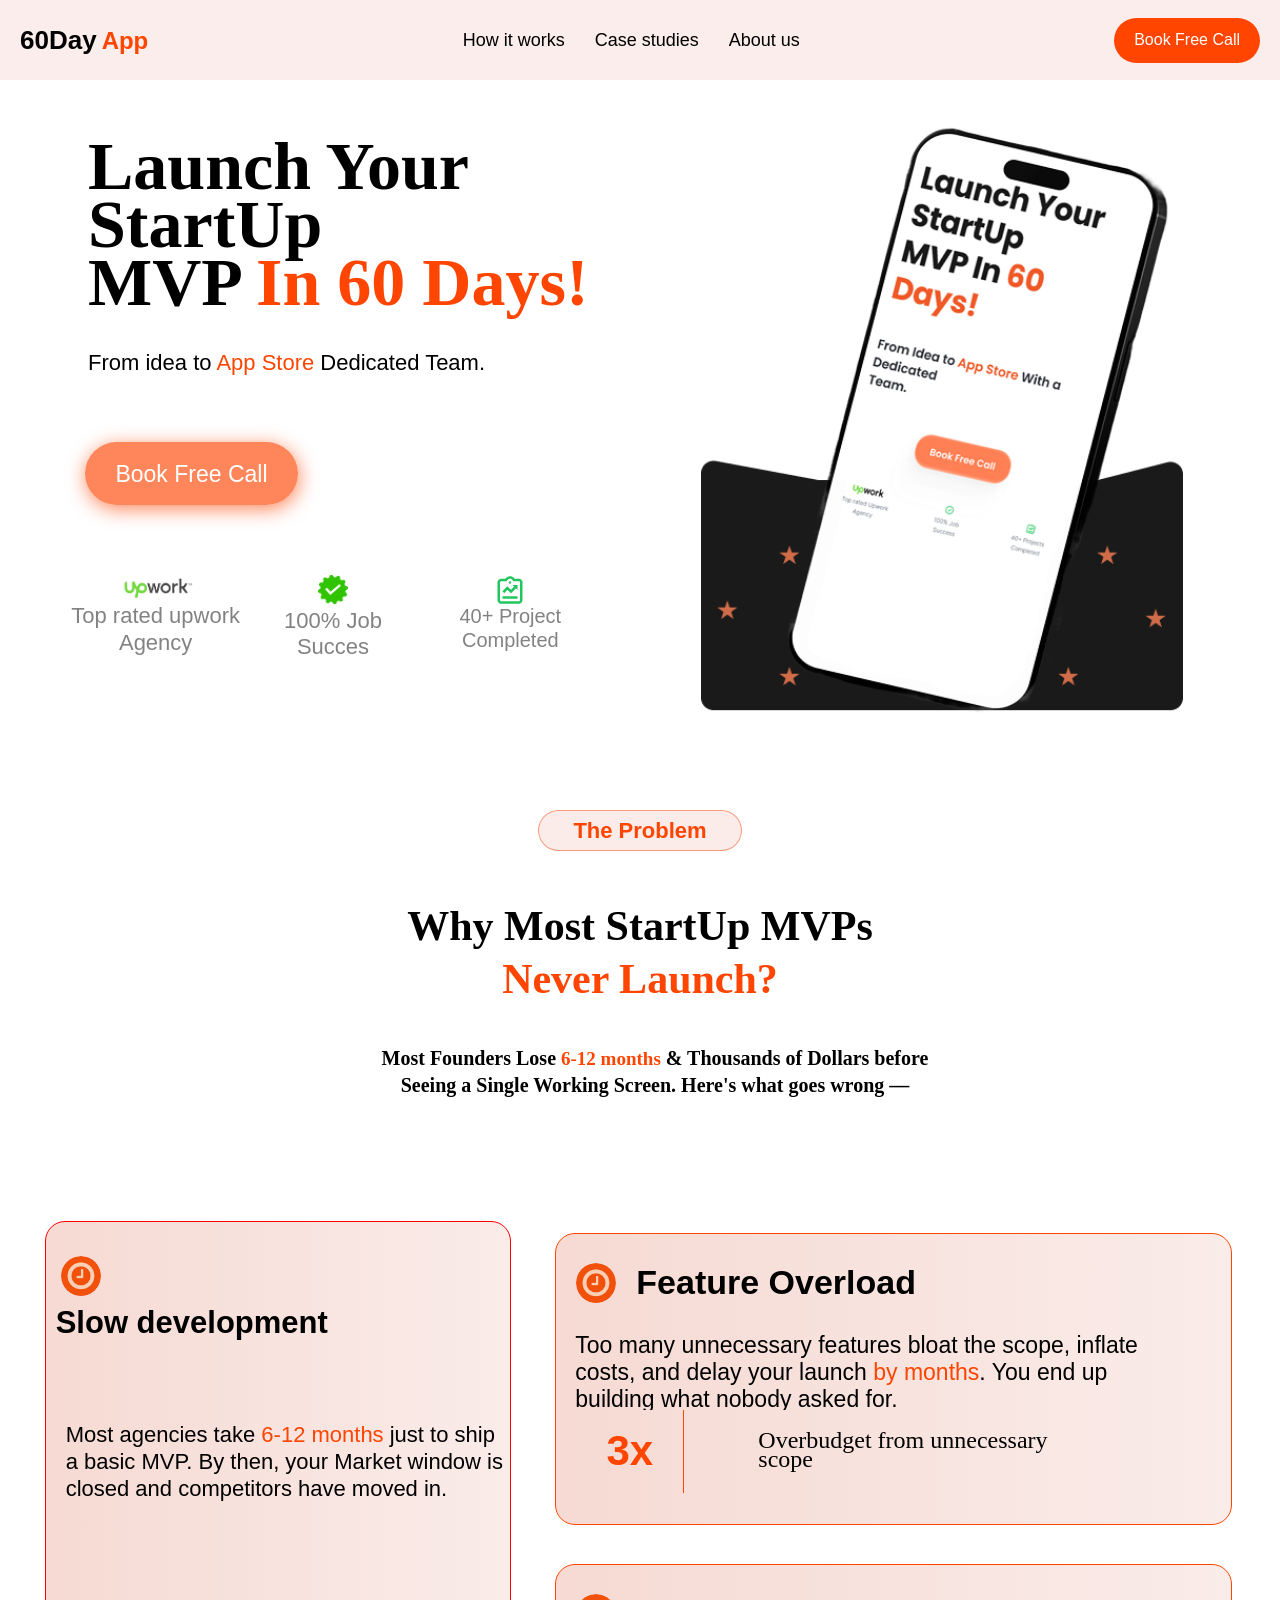
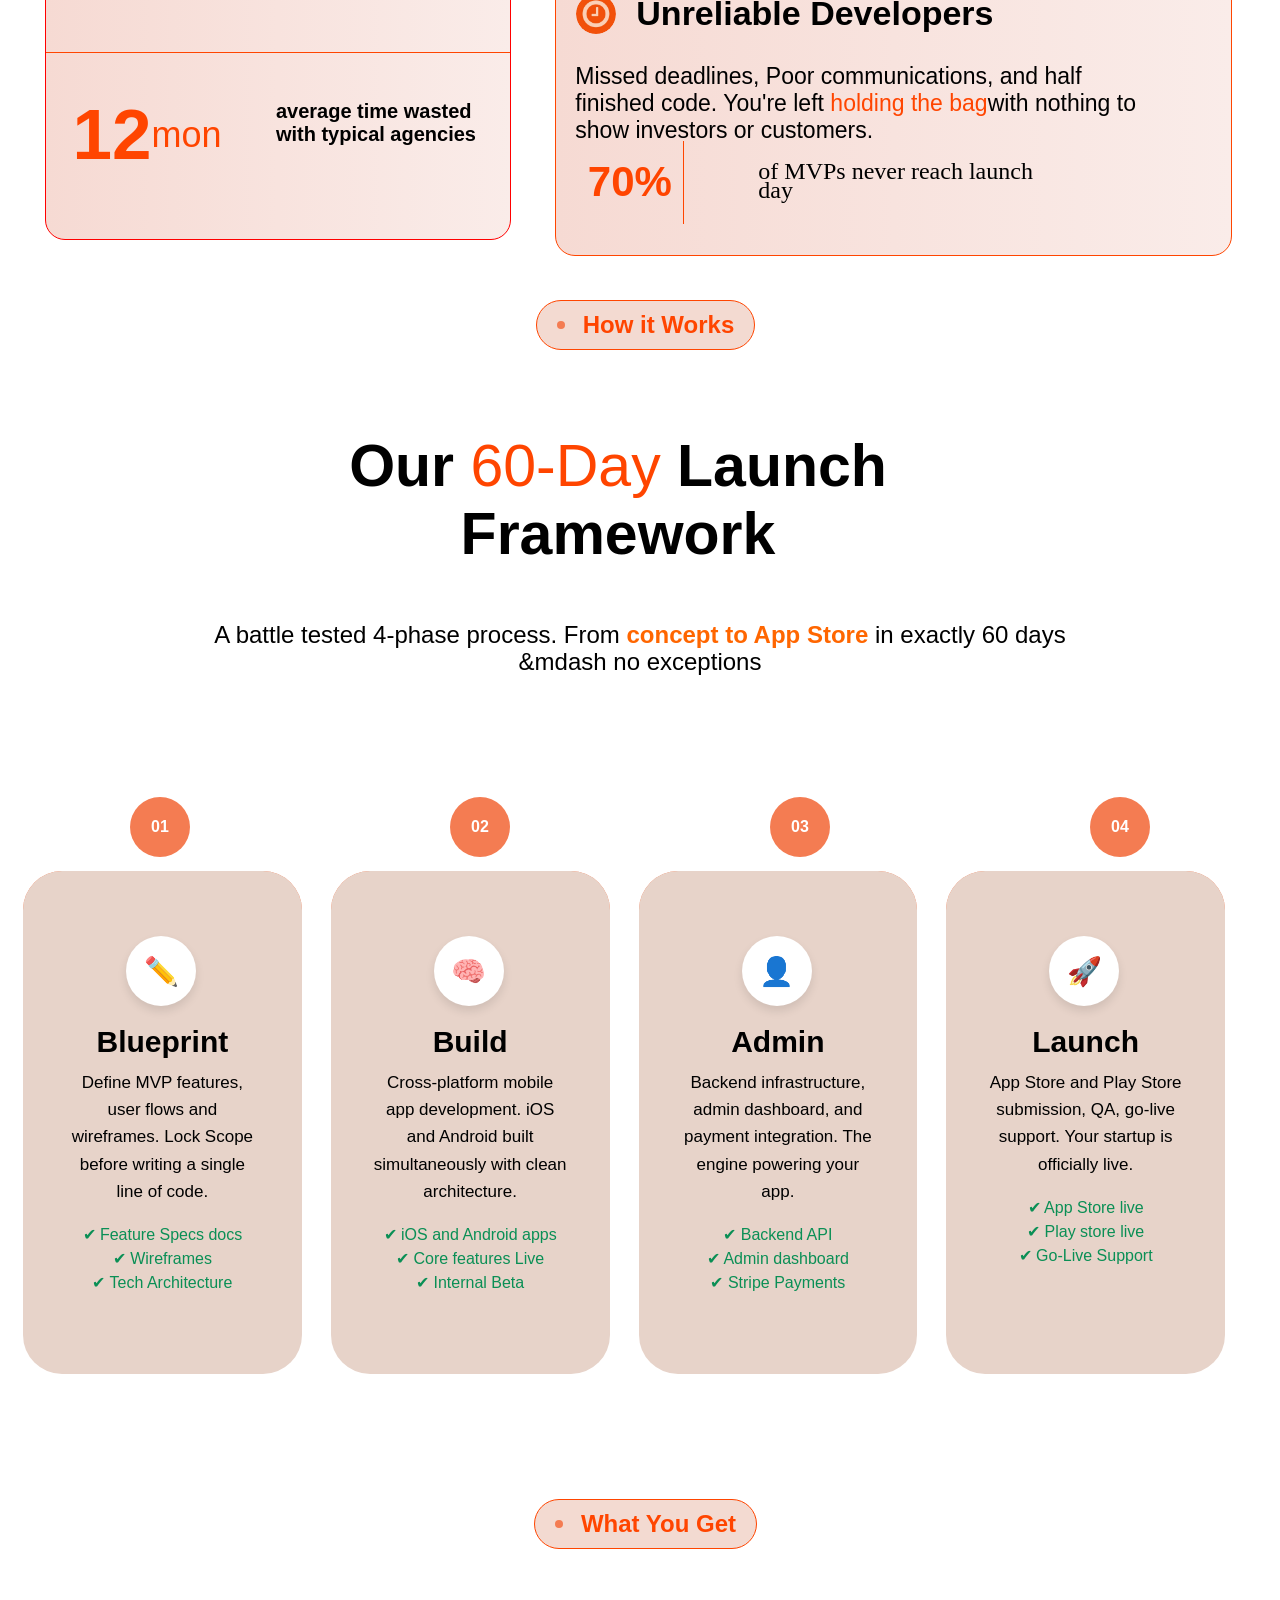
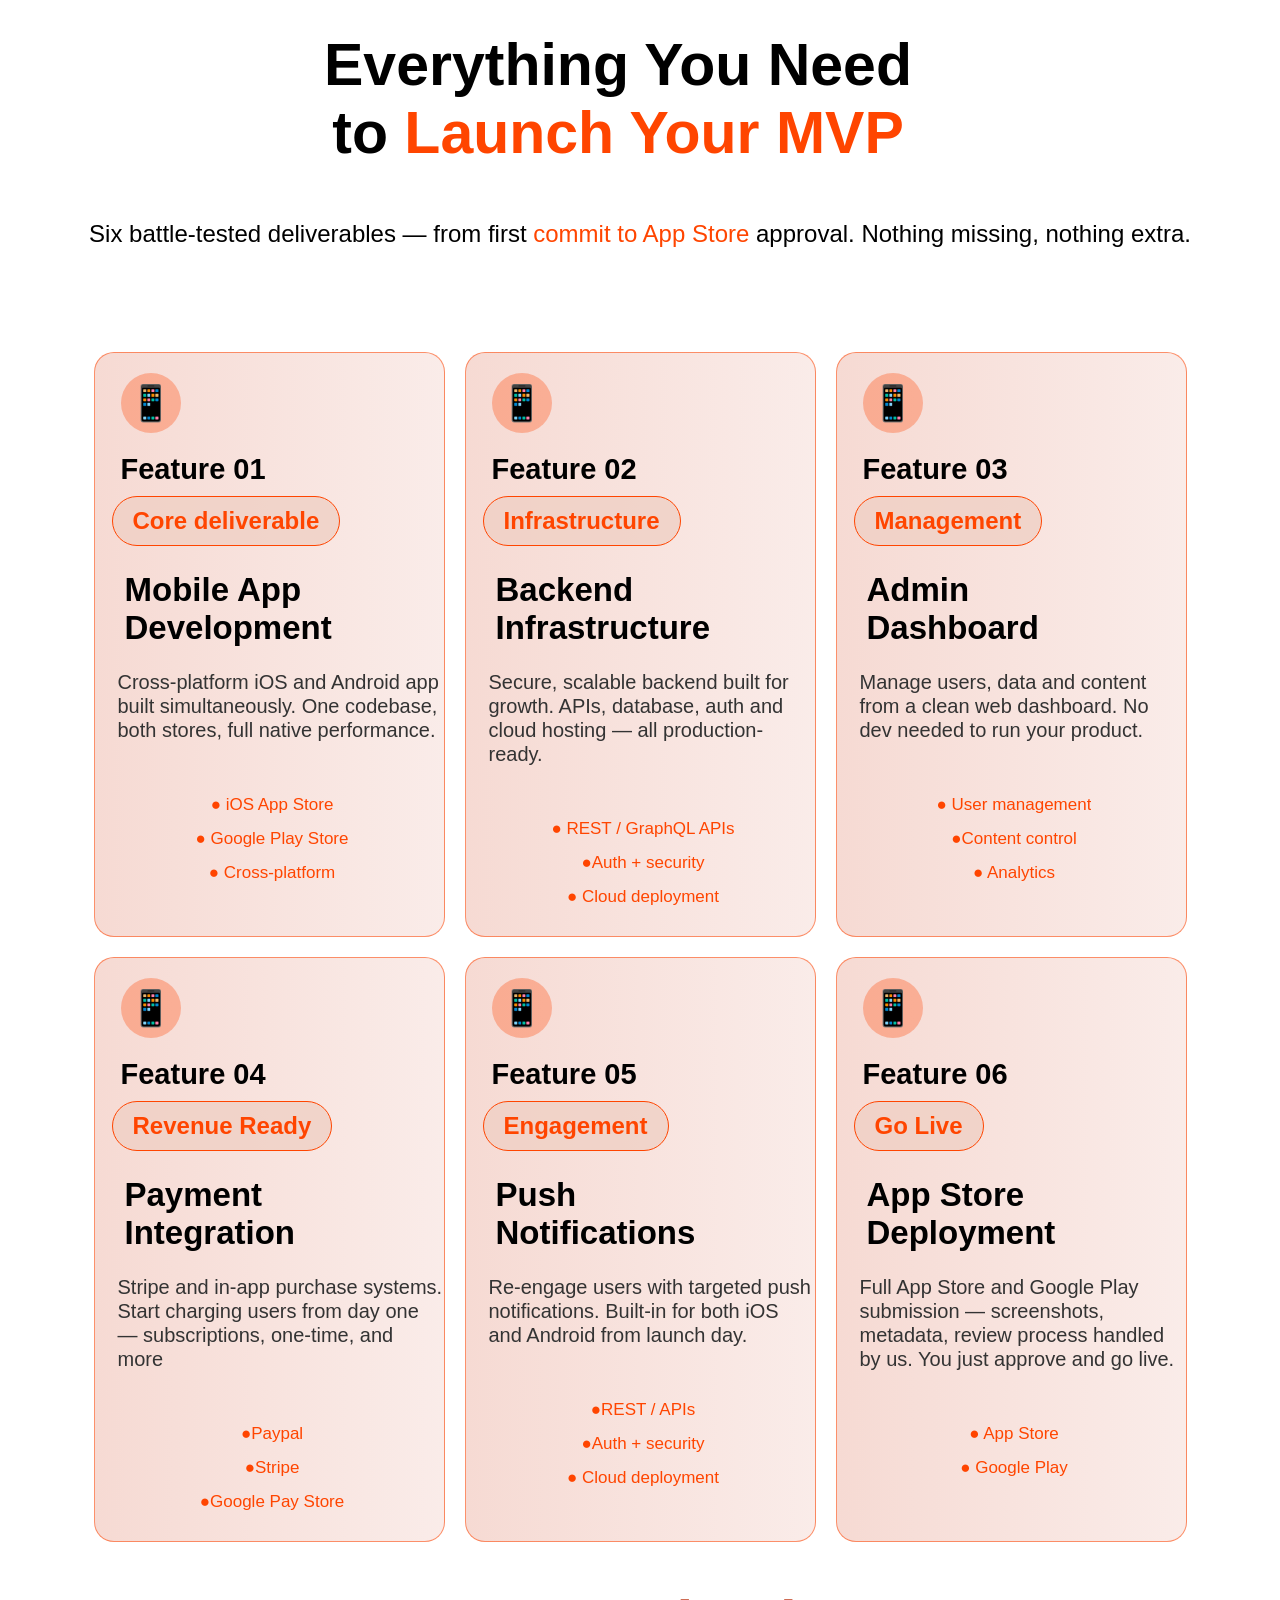
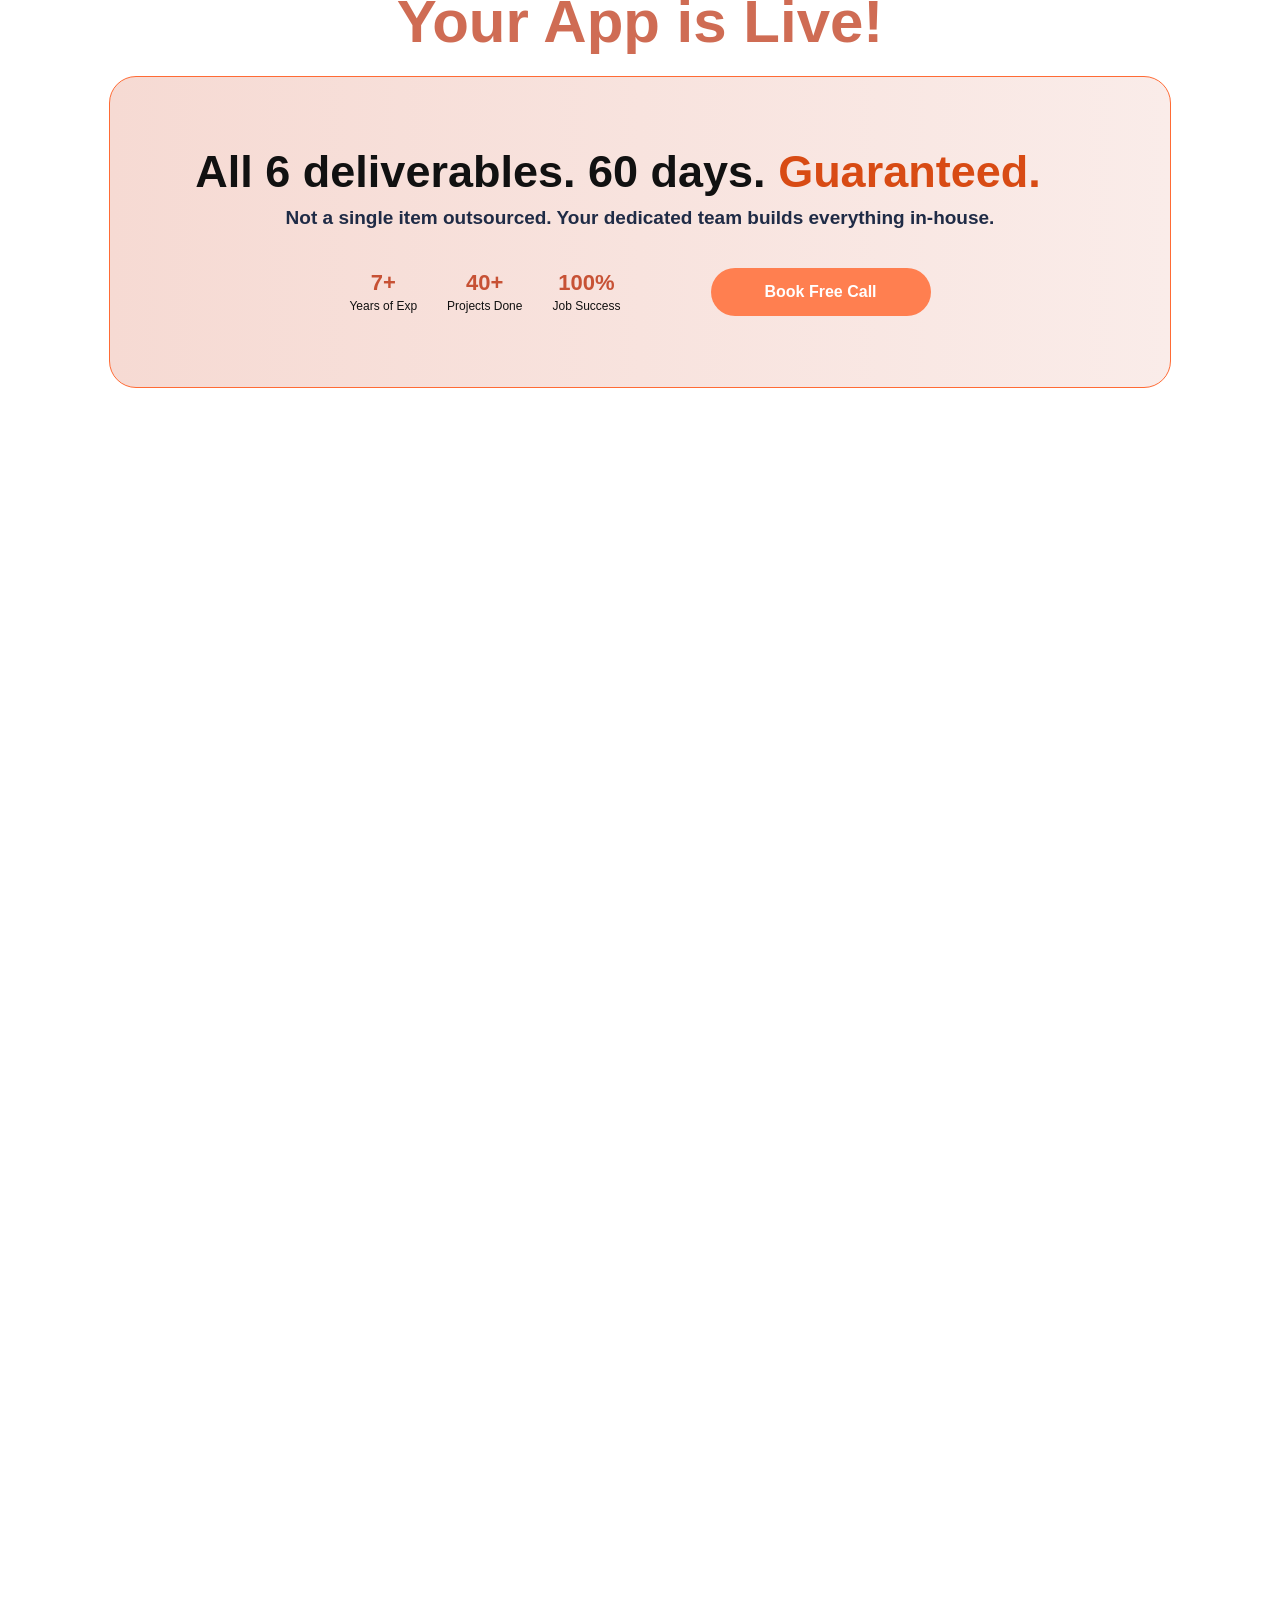
==== index.html @ c6948d4d "Add files via upload" ====
<!DOCTYPE html>
<html lang="en">

<head>
    <meta charset="UTF-8">
    <meta name="viewport" content="width=device-width, initial-scale=1.0">
    <title>60dayaap.com</title>
</head>
<link href='https://fonts.googleapis.com/css?family=Cinzel' rel='stylesheet'>
<link rel="stylesheet" href="style.css">

<body>

    <!-- <div id="top-div">
    <p class="top">Book free call on 9797398157 </p>
     <p class="top">Book free call on 9797398157 </p>
      <p class="top">Book free call on 9797398157 </p>
</div> -->



   <div id="navbar">
    <div class="logo">
        60Day <p class="logo-p">App</p>
    </div>

    <div class="menu-toggle" id="menu-toggle">
        ☰
    </div>

    <div class="midbox" id="nav-menu">
        <div class="menu">
            <a href="#">How it works</a>
            <a href="#">Case studies</a>
            <a href="#">About us</a>
        </div>
    </div>

    <div class="rightbox">
        Book Free Call
    </div>
</div>  
    </div>
    <div id="main-box">
        <div id="section1">
            <div class="sec-chd">
                <p class="sec1">
                    Launch Your StartUp
                    <br>MVP <span>In 60 Days!</span>
                </p>
                <p class="chd2">From idea to <span class="spn2">App Store</span>
                    Dedicated Team.
                </p>
                <div class="sec01btn">
                    Book Free Call
                </div>
                <div id="botm-sec">

                    <div class="botm-box1">
                        <img src="imgs/upwork_img-removebg-preview.png" alt="">
                        <p>
                            Top rated upwork Agency
                        </p>
                    </div>
                    <div class="botm-box2">
                        <img src="imgs/verified.png" alt="">
                        <p>
                            100% Job Succes
                        </p>
                    </div>
                    <div class="botm-box3">
                        <img src="imgs/botm img 3.png" alt="">
                        <p>
                            40+ Project Completed
                        </p>
                    </div>
                </div>
            </div>
            <div id="img">
                <img src="imgs/sec01img.png" alt="">
            </div>
        </div>

        <div id="container2">
            <div class="head">
                <ul>
                    <li>The Problem</li>
                </ul>
            </div>
        </div>

        <div class="head02">
            <p>Why Most StartUp MVPs
                <span>Never Launch?</span>
            </p>
        </div>

        <div class="head3">
            <div class="cont-head3">

                <p>Most Founders Lose <strong>6-12 months</strong> & Thousands of Dollars before Seeing a Single Working
                    Screen. Here's what goes wrong —</p>
            </div>
        </div>




        <div id="container3">

            <div class="div01">
                <div class="icon-1">
                    <img src="imgs/expiry-removebg-preview.png" alt="">
                </div>
                <h1 class="h1-div1">
                    Slow development
                </h1>
                <div class="main-p">
                    <p>
                        Most agencies take <span>6-12 months </span>just to ship a basic MVP. By then, your Market
                        window is closed and competitors have moved in.
                    </p>
                </div>
                <div class="btm-cont">
                    <div class="btm-text">
                        <strong>12</strong>
                        <p>mon</p>
                    </div>
                    <div class="btm0cont2">
                        average time wasted with typical agencies
                    </div>
                </div>
            </div>

            <div class="div2">
                <div class="box1">
                    <div class="icon-head">
                        <div class="icon2">
                            <img src="imgs/expiry-removebg-preview.png" alt="">
                        </div>
                        <div class="hdiv">Feature Overload</div>
                    </div>
                    <div class="pargrf">Too many unnecessary features bloat the scope, inflate costs, and delay your
                        launch <span>by months</span>. You end up building what nobody asked for.</div>

                    <div class="foot-div">
                        <div class="text">3x</div>
                        <div class="text2">Overbudget from unnecessary scope
                        </div>

                    </div>
                </div>


                <div class="box1">
                    <div class="icon-head">
                        <div class="icon2">
                            <img src="imgs/expiry-removebg-preview.png" alt="">
                        </div>
                        <div class="hdiv">Unreliable Developers</div>
                    </div>
                    <div class="pargrf">Missed deadlines, Poor communications, and half finished code. You're left
                        <span> holding the bag</span>with nothing to show investors or customers.
                    </div>



                    <div class="foot-div">
                        <div class="text">70%
                        </div>
                        <div class="text2">of MVPs never reach launch day
                        </div>
                    </div>
                </div>
            </div>
        </div>

        <div class="container4">
            <div class="badge">
                <span class="dot"></span>
                How it Works
            </div>
            <h1>Our <span class="highlight">60-Day </span>Launch Framework</h1>
            <p>A battle tested 4-phase process. From <span class="highlight-text">concept to App Store</span> in exactly
                60 days &mdash no exceptions</p>
        </div>



        <div class="timeline">

            <!-- top line + steps -->
            <div class="timeline-top">
                <div class="step">01</div>
                <div class="step active">02</div>
                <div class="step">03</div>
                <div class="step">04</div>
            </div>

            <!-- cards -->
            <div class="cards">
                <!-- card 1 -->
                <div class="card">
                    <div class="icon">✏️</div>
                    <h2>Blueprint</h2>
                    <p>
                        Define MVP features, user flows and wireframes.
                        Lock Scope before writing a single line of code.
                    </p>
                    <div class="list">
                        <span>✔ Feature Specs docs</span>
                        <span>✔ Wireframes</span>
                        <span>✔ Tech Architecture</span>
                    </div>
                </div>

                <!-- card 2 -->
                <div class="card">
                    <div class="icon">🧠</div>
                    <h2>Build</h2>
                    <p>
                        Cross-platform mobile app development. iOS and Android
                        built simultaneously with clean architecture.
                    </p>
                    <div class="list">
                        <span>✔ iOS and Android apps</span>
                        <span>✔ Core features Live</span>
                        <span>✔ Internal Beta</span>
                    </div>
                </div>

                <!-- card 3 -->
                <div class="card">
                    <div class="icon">👤</div>
                    <h2>Admin</h2>
                    <p>
                        Backend infrastructure, admin dashboard, and payment integration.
                        The engine powering your app.
                    </p>
                    <div class="list">
                        <span>✔ Backend API</span>
                        <span>✔ Admin dashboard</span>
                        <span>✔ Stripe Payments</span>
                    </div>
                </div>

                <!-- card 4 -->
                <div class="card">
                    <div class="icon">🚀</div>
                    <h2>Launch</h2>
                    <p>
                        App Store and Play Store submission, QA, go-live support.
                        Your startup is officially live.
                    </p>
                    <div class="list">
                        <span>✔ App Store live</span>
                        <span>✔ Play store live</span>
                        <span>✔ Go-Live Support</span>
                    </div>
                </div>

            </div>
        </div>




        <section class="hero">
            <div class="badge">
                <span class="dot"></span>
                What You Get
            </div>

            <h1>
                Everything You Need <br>
                to <span>Launch Your MVP</span>
            </h1>

            <p>
                Six battle-tested deliverables — from first
                <span class="highlight">commit to App Store</span>
                approval. Nothing missing, nothing extra.
            </p>

        </section>



        <div id="section5">
            <div class="sec5-cards">
                <div class="mob-icon">
                    📱
                </div>

                <h3 class="feature-title">Feature 01</h3>

                <div class="badge">Core deliverable</div>

                <h1 class="main-heading">
                    Mobile App <br> Development
                </h1>

                <p class="p3">
                    Cross-platform iOS and Android app built simultaneously.
                    One codebase, both stores, full native performance.
                </p>

                <div class="tags-hero">
                    <span>● iOS App Store</span>
                    <span>● Google Play Store</span>
                    <span>● Cross-platform</span>
                </div>
            </div>
            <div class="sec5-cards">
                <div class="mob-icon">
                    📱
                </div>

                <h3 class="feature-title">Feature 02</h3>

                <div class="badge">Infrastructure</div>

                <h1 class="main-heading">
                    Backend Infrastructure

                </h1>

                <p class="p3">
                    Secure, scalable backend built for growth. APIs, database, auth and cloud hosting — all
                    production-ready.
                </p>

                <div class="tags-hero">
                    <span>● REST / GraphQL APIs</span>
                    <span>●Auth + security</span>
                    <span>● Cloud deployment</span>
                </div>

            </div>
            <div class="sec5-cards">
                <div class="mob-icon">
                    📱
                </div>

                <h3 class="feature-title">Feature 03</h3>

                <div class="badge">Management</div>

                <h1 class="main-heading">
                    Admin Dashboard
                </h1>

                <p class="p3">
                    Manage users, data and content from a clean web dashboard. No dev needed to run your product.
                </p>

                <div class="tags-hero">
                    <span>● User management</span>
                    <span>●Content control</span>
                    <span>● Analytics</span>
                </div>
            </div>
            <div class="sec5-cards">
                <div class="mob-icon">
                    📱
                </div>

                <h3 class="feature-title">Feature 04</h3>

                <div class="badge">Revenue Ready</div>

                <h1 class="main-heading">
                    Payment Integration
                </h1>

                <p class="p3">
                    Stripe and in-app purchase systems. Start charging users from day one — subscriptions, one-time, and
                    more
                </p>

                <div class="tags-hero">
                    <span>●Paypal</span>
                    <span>●Stripe</span>
                    <span>●Google Pay Store</span>
                </div>
            </div>
            <div class="sec5-cards">
                <div class="mob-icon">
                    📱
                </div>

                <h3 class="feature-title">Feature 05</h3>

                <div class="badge">Engagement</div>

                <h1 class="main-heading">
                    Push Notifications

                </h1>

                <p class="p3">
                    Re-engage users with targeted push notifications. Built-in for both iOS and Android from launch day.
                </p>

                <div class="tags-hero">
                    <span>●REST / APIs</span>
                    <span>●Auth + security</span>
                    <span>● Cloud deployment</span>
                </div>
            </div>
            <div class="sec5-cards">
                <div class="mob-icon">
                    📱
                </div>

                <h3 class="feature-title">Feature 06</h3>

                <div class="badge">Go Live</div>

                <h1 class="main-heading">
                    App Store Deployment
                </h1>

                <p class="p3">
                    Full App Store and Google Play submission — screenshots, metadata, review process handled by us. You
                    just approve and go live.
                </p>

                <div class="tags-hero">
                    <span>● App Store</span>
                    <span>● Google Play</span>
                </div>
            </div>

        </div>

        <div class="" id="sec-6">
            <h2 class="sec-6-h2">Your App is Live!</h2>
        </div>
        <section class="guarantee-section">

            <h1>
                All 6 deliverables. 60 days.
                <span>Guaranteed.</span>
            </h1>

            <p>
                Not a single item outsourced. Your dedicated team builds everything in-house.
            </p>

            <div class="bottom-content">

                <div class="stats">
                    <div class="stat-box">
                        <h2>7+</h2>
                        <span>Years of Exp</span>
                    </div>

                    <div class="stat-box">
                        <h2>40+</h2>
                        <span>Projects Done</span>
                    </div>

                    <div class="stat-box">
                        <h2>100%</h2>
                        <span>Job Success</span>
                    </div>
                </div>
                <button>Book Free Call</button>

            </div>
        </section>

    </div>
    </div>


    <script src="java.js"></script>
</body>

</html>
---- style.css ----
* {
    padding: 0px;
    margin: 0px;
    overflow-x: hidden;
}

/* #top-div{
    border: 1px solid blue;
    height: 60px;
    background-color: rgba(0, 0, 0, 0.758);
    color: white;
    display: flex;
    align-items: center;
    justify-content: space-between;
   
}

@keyframes moveLeft {
    0% {
        transform: translateX(100vw);
    }
    100% {
        transform: translateX(-100%);
    }
}
.top{
     animation: moveLeft 10s linear infinite;
    font-size: 15px;
} */
#navbar {
    padding: 0 20px;
    height: 80px;
    background-color: #f9e5e1aa;
    display: flex;
    align-items: center;
    justify-content: space-between;
}

/* LOGO */
.logo {
    display: flex;
    align-items: center;
    font-size: 26px;
    font-weight: bold;
}

.logo-p {
    color: orangered;
    margin-left: 5px;
}

/* MENU */
.midbox {
    display: flex;
}

.menu {
    display: flex;
    gap: 30px;
}

.menu a {
    text-decoration: none;
    color: black;
    font-size: 18px;
}

.menu a:hover {
    color: orangered;
}

/* BUTTON */
.rightbox {
    height: 45px;
    padding: 0 20px;
    border-radius: 50px;
    display: flex;
    align-items: center;
    font-size: 16px;
    color: white;
    background-color: orangered;
    cursor: pointer;
}

/* HAMBURGER */
.menu-toggle {
    display: none;
    font-size: 28px;
    cursor: pointer;
}

/* 🔥 MOBILE VIEW */
@media (max-width: 768px) {

    .menu-toggle {
        display: block;
    }

    .midbox {
        position: absolute;
        top: 80px;
        left: 0;
        width: 100%;
        background-color: #f9e5e1;
        display: none;
        flex-direction: column;
        padding: 20px 0;
    }

    .menu {
        flex-direction: column;
        align-items: center;
        gap: 20px;
    }

    .rightbox {
        display: none; /* optional */
    }

    .midbox.active {
        display: flex;
    }
}
    


#main-box {
    /* border: 3px solid blueviolet; */
       /* background: linear-gradient(gray, rgb(34, 24, 24)); */
              background: linear-gradient( #f9e5e1aa);

    height: 17000px;
}



#section1 {
    /* border: 2px solid blue; */
    padding-right: 40px;
    margin: 57px;
    height: 660px;
    margin-top: 13px;
    border-radius: 40px;
    background-color: white;
    display: flex;
    line-height: 60px;
    display: flex;
    /* justify-content: space-evenly; */
}
.sec1 {
      /* border: 2px solid red; */
    width: 560px;
    margin-top: 44px;
    font-size: 68px;
    color: black;
    font-family: Cambria, Cochin, Georgia, Times, 'Times New Roman', serif;
    padding-left: 31px;
    font-weight: bold;
    line-height: 58px;
    height: 190px;

}
span {
    color: orangered;
}
.chd2 {
    /* border: 2px solid red; */
    width: 425px;
    color: black;
    font-size: 22px;
    line-height: 27px;
    overflow: hidden;
    padding-left: 31px;
    font-family: 'Lucida Sans', 'Lucida Sans Regular', 'Lucida Grande', 'Lucida Sans Unicode', Geneva, Verdana, sans-serif;
    margin-top: 22px;
}
#img {
    /* border: 2px solid red; */
    display: flex;
    align-items: center;
    justify-content: center;
    margin-left: 60px;


}
#img img {

    width: 487px;
    height: 622px;
}
.sec01btn {
    height: 63px;
    width: 213px;
    border-radius: 50px;
    display: flex;
    align-items: center;
    justify-content: center;
    font-size: 23px;
    font-family: 'Franklin Gothic Medium', 'Arial Narrow', Arial, sans-serif;
    color: white;
    box-shadow: 1px 4px 19px rgba(255, 68, 0, 0.646);
    background-color: rgba(255, 68, 0, 0.646);
    margin-left: 28px;
    margin-top: 66px;
    overflow: hidden;

}
.sec01btn:hover {
    cursor: pointer;
    background-color: rgba(255, 68, 0, 0.861);
    transition: 0.6s;
}
#botm-sec {
    /* border: 2px solid red; */
    height: 164px;
    margin-top: 50px;
    display: flex;
    justify-content: space-around;
    align-items: center;
    width: 552px;

}
.botm-box1 {
    /* border: 2px solid plum;   */
    height: 160px;
    width: 170px;
    overflow: hidden;
    text-align: center;

}

.botm-box1 img {
    width: 110px;
    height: auto;

}
.botm-box1 p {
    color: rgba(0, 0, 0, 0.489);
    margin-top: -47px;
    font-size: 22px;
    line-height: 27px;
    font-family: 'Gill Sans', 'Gill Sans MT', Calibri, 'Trebuchet MS', sans-serif;
}

.botm-box2 {
    /* border: 2px solid plum;   */
    height: 160px;
    width: 130px;
    text-align: center;
    overflow: hidden;


}

.botm-box2 img {
    width: 30px;
    height: auto;
    margin-top: 18px;

}

.botm-box2 p {
    color: rgba(0, 0, 0, 0.489);
    margin-top: -21px;
    font-size: 22px;
    line-height: 26px;
    font-family: 'Gill Sans', 'Gill Sans MT', Calibri, 'Trebuchet MS', sans-serif;
}

.botm-box3 {
    /* border: 2px solid plum;   */
    height: 160px;
    width: 170px;
    overflow: hidden;
    text-align: center;


}
.botm-box3 img {
    width: 30px;
    height: auto;
    margin-top: 18px;

}
.botm-box3 p {
    color: rgba(0, 0, 0, 0.489);
    margin-top: -26px;
    font-size: 20px;
    line-height: 24px;
    font-family: 'Gill Sans', 'Gill Sans MT', Calibri, 'Trebuchet MS', sans-serif;
}

 #container2 {
    /* border: 2px solid green; */
    height: 90px;
    width: 100%;
    display: flex;
    justify-content: center;


}

.head {
    border: 1px solid rgba(255, 68, 0, 0.479);
    height: 39px;
    display: flex;
    align-items: center;
    justify-content: center;
    width: 202px;
    color: rgba(255, 68, 0, 0.372);
    border-radius: 50px;
    font-weight: bold;
    background-color: #f4cac35f;
}

.head ul {

    color: orangered;
    font-size: 22px;

}





.head02 {
    /* border: 2px solid red; */
    height: 145px;
    display: flex;
    justify-content: center;
    font-weight: bold;


}

.head02 p {
   color: black;
    /* border: 2px solid green; */
    height: 111px;
    width: 548px;
    padding-top: -4px;
    text-align: center;
    line-height: 53px;
    font-size: 42px;
    font-family: Cambria, Cochin, Georgia, Times, 'Times New Roman', serif;
}


.head3 {
    /* border: 2px solid rgb(0, 72, 255); */
    height: 130px;
    display: flex;
    justify-content: center;
    font-size: 30px;
    font-weight: bold;
    margin-top: 0px;




}

.cont-head3 {
    /* border: 2px solid rgb(0, 60, 255); */
      width: 603px;
    padding-left: 30px;
    margin-top: 0px;
    display: flex;
    text-align: center;

}

.cont-head3 p {
    color: black;
    font-family: 'Times New Roman', Times, serif;
      font-size: 20px;

}

.cont-head3 p strong {
    color: orangered;
    font-family: 'Times New Roman', Times, serif;
   font-size: 19px;
}

#container3 {
      /* border: 2px solid blueviolet; */
    height: 680px;
    margin-top: 15px;
    display: flex;
    align-items: center;
    justify-content: space-evenly;
}




.icon-1 {
    /* border: 2px solid fuchsia; */
     height: 40px;
    width: 40px;
    margin-top: 29px;
    margin-left: 17px;
    margin-left: 15px;
    border-radius: 50px;
    overflow: hidden;
}

.icon-1 img {
    width: 40px;
    height: 40px;
    border-radius: 50px;
    box-shadow: 2px 2px 40px #ff44003f;
}

.h1-div1 {
       /* border: 2px solid green; */
    font-family: sans-serif;
    padding-left: 3px;
    padding-top: 4px;
    font-size: 31px;
    font-weight: bold;
    margin-top: 5px;

}


.main-p {
    /* border: 2px solid rgb(219, 25, 25); */

    height: 142px;
    display: flex;
    text-align: left;
    /* margin-top:; */

}

.main-p p {
       color: black;
    font-size: 22px;
    padding-top: 27px;
    padding-left: 20px;


}

.btm-cont {
      border-top: 1px solid orangered;
    width: 464px;
    height: 154px;
    display: flex;
    align-items: center;
    justify-content: space-around;
    margin-top: 116px;
}

.btm-text {
    /* border: 2px solid orangered; */
    margin-top: 10px;

}

.btm-text {
    color: orangered;
    display: flex;
    height: 100px;
    width: 150px;
    align-items: center;


}

.btm-text p{
      font-size: 36px;
    OVERFLOW: hidden
}

.btm-text strong {
    color: orangered;
    font-size: 71px;

}


.btm0cont2 {
       /* border: 2px solid greenyellow; */
    width: 207px;
    height: 60px;
    font-size: 20px;
    padding-left: 0px;
    font-weight: bold;
  
}





.div01 {
     border: 1px solid red;
       height: 612px;
    width: 464px;
    border-radius: 20px;
    /* background: linear-gradient(270deg, #d7bdb79e, #f6d0c8, #dca39aaa); */
    background: linear-gradient(to left, #FAECE9, #F6DAD3);
    transition: 0.6s ease, 0.7s ease;
    overflow: hidden;
    padding-top: 5px;
}
.div01:hover {
    transform: scale(1.0) translateY(-6px);
}

.div2 {
    /* border: 2px solid black; */
         height: 673px;
    width: 680px;
    position: relative;

}

.box1{
    border: 1px solid orangered;
     width: 675px;
    height: 290px;
      margin-top: 39px;
        border-radius: 20px;
  background: linear-gradient(to left, #FAECE9, #F6DAD3);
    transition: transform 0.6s ease, 0.6s ease;
}
.box1:hover {
    transform: scale(1.0) translateY(-6px);
}


.icon-head{
    /* border: 2px solid green; */
    height: 58px;
     overflow: hidden;
     display: flex;
     margin-top: 20px;
   
}

.icon2 {
    /* border: 2px solid purple; */
     height: 40px;
     width: 40px;
    margin-top: 9px;
    margin-left: 20px;
    border-radius: 50px;
overflow: hidden;
}

.icon2 img{
      width: 40px;
       height: 40px;
        border-radius: 50px;
    box-shadow: 2px 2px 40px #ff44003f;
}

.hdiv{
       /* border: 2px solid black; */
    /* width: 340px; */
    height: 45px;
    display: flex;
    align-items: center;
    margin-left: 20px;
    margin-top: 6px;
    font-size: 34px;
    font-weight: bold;
    
}


.pargrf{
     /* border: 2px solid yellowgreen; */
    margin-top: 20px;
    height: 78px;
    padding-left: 19px;
    font-size: 23px;
    width: 571px;
}

.foot-div{
    /* border: 2px solid rgb(30, 0, 255); */
    height: 87px;
    display: flex;

    
}


.text{
     border-right: 1px solid orangered;
display: flex;
align-items: center;
justify-content: center;
width: 107px;
    height: 83px;
    font-size: 42px;
    color: orangered;
    font-weight: bold;
    margin-left: 20px;
    font-family: 'Franklin Gothic Medium', 'Arial Narrow', Arial, sans-serif;
}


.text2{
    /* border: 2px solid orangered; */
display: flex;
align-items: center;
justify-content: center;
width: 294px;
    height: 81px;
    font-size: 24px;
    margin-left: 74px;
    line-height: 19px;
    font-family: 'Times New Roman', Times, serif;

}





.container4 {
   
    text-align: center;
    max-width: 900px;
    padding: 20px;

 margin: 0 auto;
}

.badge {
    display: inline-flex;
    align-items: center;
    background-color:rgba(240, 208, 197, 0.779);
    color: #ff6600;
    padding: 8px 16px;
    border-radius: 50px;
    font-weight: bold;
    margin-bottom: 20px;
    font-size: 24px;
}

.dot {
    height: 8px;
    width: 8px;
    background-color: #ff6600;
    border-radius: 50%;
    margin-right: 8px;
}

h1 {
       font-size: 59px;
    margin: 66px 58px 53px 7px;
    line-height: -1.9;
    font-family: Arial, Helvetica, sans-serif;
    font-weight: bold;
    padding-left: 7px;
}
p{
       font-size: 24px;
    line-height: 27px;
}

.highlight {
    color: #ff6600;
}



.highlight-text {
    color: #ff6600;
    font-weight: bold;
}









.timeline-top {
    /* border: 2px solid darkgreen; */
    position: relative;
    display: flex;
    justify-content: space-around;
    margin-bottom: 14px;
    margin-top: 102px;
}


.timeline-top::before {
       content: "";
    position: absolute;
    top: 34px;
    left: 0;
    height: 4px;
    background: #f47c52;
    z-index: 0;
}


.timeline-top::after {
     content: "";
    position: absolute;
    top: 34px;
    left: 0;
    height: 4px;
    background: #f47c52;
    z-index: 0;
    
}


.step {
   width: 60px;
    height: 60px;
    border-radius: 50%;
    background: #f47c52;
    display: flex;
    align-items: center;
    justify-content: center;
    font-weight: bold;
    position: relative;
    z-index: 2;
   
    color:white;
}


.step.active {
    background: #f47c52;
    color: white;
    border: none;
}




.cards {
   
       display: flex;
    justify-content: space-between;
    gap: 29px;
    width: 1202px;
    height: 538px;
    margin-left: 23px;
 
}

/* card */
.card {
background: #e7d3c9;
    width: 26%;
    border-radius: 39px;
    padding: 46px 43px;
    text-align: center;
    position: relative;
    height: 411px;
    overflow-y: hidden;

}


.card::before {
    content: "";
    position: absolute;
    top: -40px;
    left: 0;
    width: 100%;
    height: 80px;
    background: #f47c52;
    border-radius: 40px 40px 0 0;
    z-index: -1;
}

.icon {
    width: 70px;
    height: 70px;
    background: white;
    border-radius: 50%;
    display: flex;
    justify-content: center;
    align-items: center;
    margin: 19px 60px;
    font-size: 28px;
    color: #f47c52;
    box-shadow: 0 5px 10px rgba(0,0,0,0.1);
}


.card h2 {
    font-size: 30px;
    margin-bottom: 10px;
}

.card p {
    font-size: 17px;
    line-height: 1.6;
}


.list {
    margin-top: 15px;
}

.list span {
    display: block;
    margin: 5px 0;
    color: #0a8f55;
}


@media (max-width: 1000px) {
    .cards {
        flex-direction: column;
        align-items: center;
    }

    .card {
        width: 80%;
    }
}



.mob-icon{
    width: 60px;
    /* border: 2px solid green; */
    height: 60px;
    font-size:35px ;
    border-radius: 50px;
    display: flex;
    align-items: center;
    justify-content: center;
    margin: 20px;
    background-color: rgba(255, 68, 0, 0.313);
}



.feature-title{
    padding-left: 20px;
    font-size: 29px;
    font-family: Arial, Helvetica, sans-serif;
}
.hero {
    text-align: center;
    padding: 80px 20px;
}

/* badge */
.badge {
       margin-top: 10px;
    margin-left: 11px;
    display: inline-flex;
    align-items: center;
    gap: 10px;
    border: 1px solid orangered;
    color: orangered;
    padding: 10px 20px;
    border-radius: 30px;
    font-weight: 600;
    margin-bottom: 16px;
}

.dot {
    width: 8px;
    height: 8px;
    background: #f47c52;
    border-radius: 50%;
}
.main-heading{
    font-size: 33px;
    margin-top: 4px;
    margin: 9px 40px 21px 17px;
        font-family: Arial, Helvetica, sans-serif;
}

.p3{
  
       color: #333;
    margin: 0;
    padding-left: 17px;
    font-size: 20px;
    line-height: 24px;
padding-top: 2px;
margin-top: 2px;
}
.tags-hero {
       font-size: 17px;
    margin: 29px;
    display: flex;
    height: 173px;
    flex-direction: column;
    align-items: center;
    justify-self: center;
    gap: 14px;
    margin-top: 53px;                                                               
}

.highlight {
    color:orangered;
    font-weight: 500;
}


@media (max-width: 768px) {
    .hero h1 {
        font-size: 38px;
    }

    .hero p {
        font-size: 16px;
    }
}



#section5 {
    /* border: 2px solid green; */
    min-height: 1100px;
    display: flex;
    flex-wrap: wrap;         
    justify-content: center;  
    gap: 20px;
    padding: 25px;
}

.sec5-cards {
    border: 1px solid rgba(255, 68, 0, 0.541);
    height: 583px;
    border-radius: 20px;
    width: 343px;
        padding-left: 6px;
        overflow: hidden;
        /* background-color: #ffe4e1d3; */
       background: linear-gradient(to left, #FAECE9, #F6DAD3);
     

}


#sec-6 {
    /* border: 2px solid blue; */
    display: flex;
    justify-content: center;
    align-items: center;
    padding: 20px;
    flex-wrap: wrap;
    text-align: center;
}

.sec-6-h2 {
    color: #bd3614ba;
    font-size: 60px;
    font-family: Arial, Helvetica, sans-serif;
    margin: 0;
}


@media (max-width: 768px) {
    .sec-6-h2 {
        font-size: 40px;
    }
}

@media (max-width: 480px) {
    .sec-6-h2 {
        font-size: 28px;
    }

    #sec-6 {
        padding: 15px;
    }
}




body{
font-family:Arial,sans-serif;
}

.guarantee-section{
    max-width: 1060px;
    height: 310px;
    margin: auto;
    background: #f7e7e2;
    border: 1px solid #ff6b35;
    border-radius: 27px;
    text-align: center;
    overflow: hidden;
    background:linear-gradient(to left, #FAECE9, #F6DAD3) ;
}
.guarantee-section h1{
    font-size: 45px;
    font-weight: bolder;
    line-height: 57px;
    color: #111;
    padding-top: 0px;
    overflow: hidden;
    
}

.guarantee-section h1 span{
color:#d84b14;
}

.guarantee-section p{
       font-size: 19px;
    margin-bottom: 18px;
    color: #1f2b46;
    font-weight: 600;
    margin-top: -49px;
}


.bottom-content{
display:flex;
justify-content:center;
align-items:center;
gap:90px;
flex-wrap:wrap;
margin-top: 37px;
}

.stats{
display:flex;
gap:30px;
flex-wrap:wrap;
justify-content:center;
}

.stat-box h2{
font-size:22px;
color: #bd3614d6;
}

.stat-box span{
font-size:12px;
color:#111;
}

button{
    background: #ff7f50;
    color: white;
    border: none;
    padding: 15px 54px;
    font-size: 16px;
    font-weight: bold;
    border-radius: 50px;
    cursor: pointer;
   

}
button:hover{
    background-color: #d84c14bb;
    transition: 1s;
}

/* Tablet */
@media(max-width:992px){

.guarantee-section h1{
font-size:50px;
}

.guarantee-section p{
font-size:22px;
}

.stat-box h2{
font-size:42px;
}

.stat-box span{
font-size:22px;
}

button{
font-size:26px;
padding:22px 60px;
}

}

/* Mobile */
@media(max-width:768px){

.guarantee-section{
padding:50px 25px;
height: auto;
}

.guarantee-section h1{
font-size:34px;
}

.guarantee-section p{
font-size:18px;
margin-bottom:40px;
}

.bottom-content{
flex-direction:column;
gap:40px;
}

.stats{
gap:35px;
}

.stat-box h2{
font-size:32px;
}

.stat-box span{
font-size:18px;
}

button{
width:100%;
max-width:350px;
font-size:22px;
padding:18px;
}

}
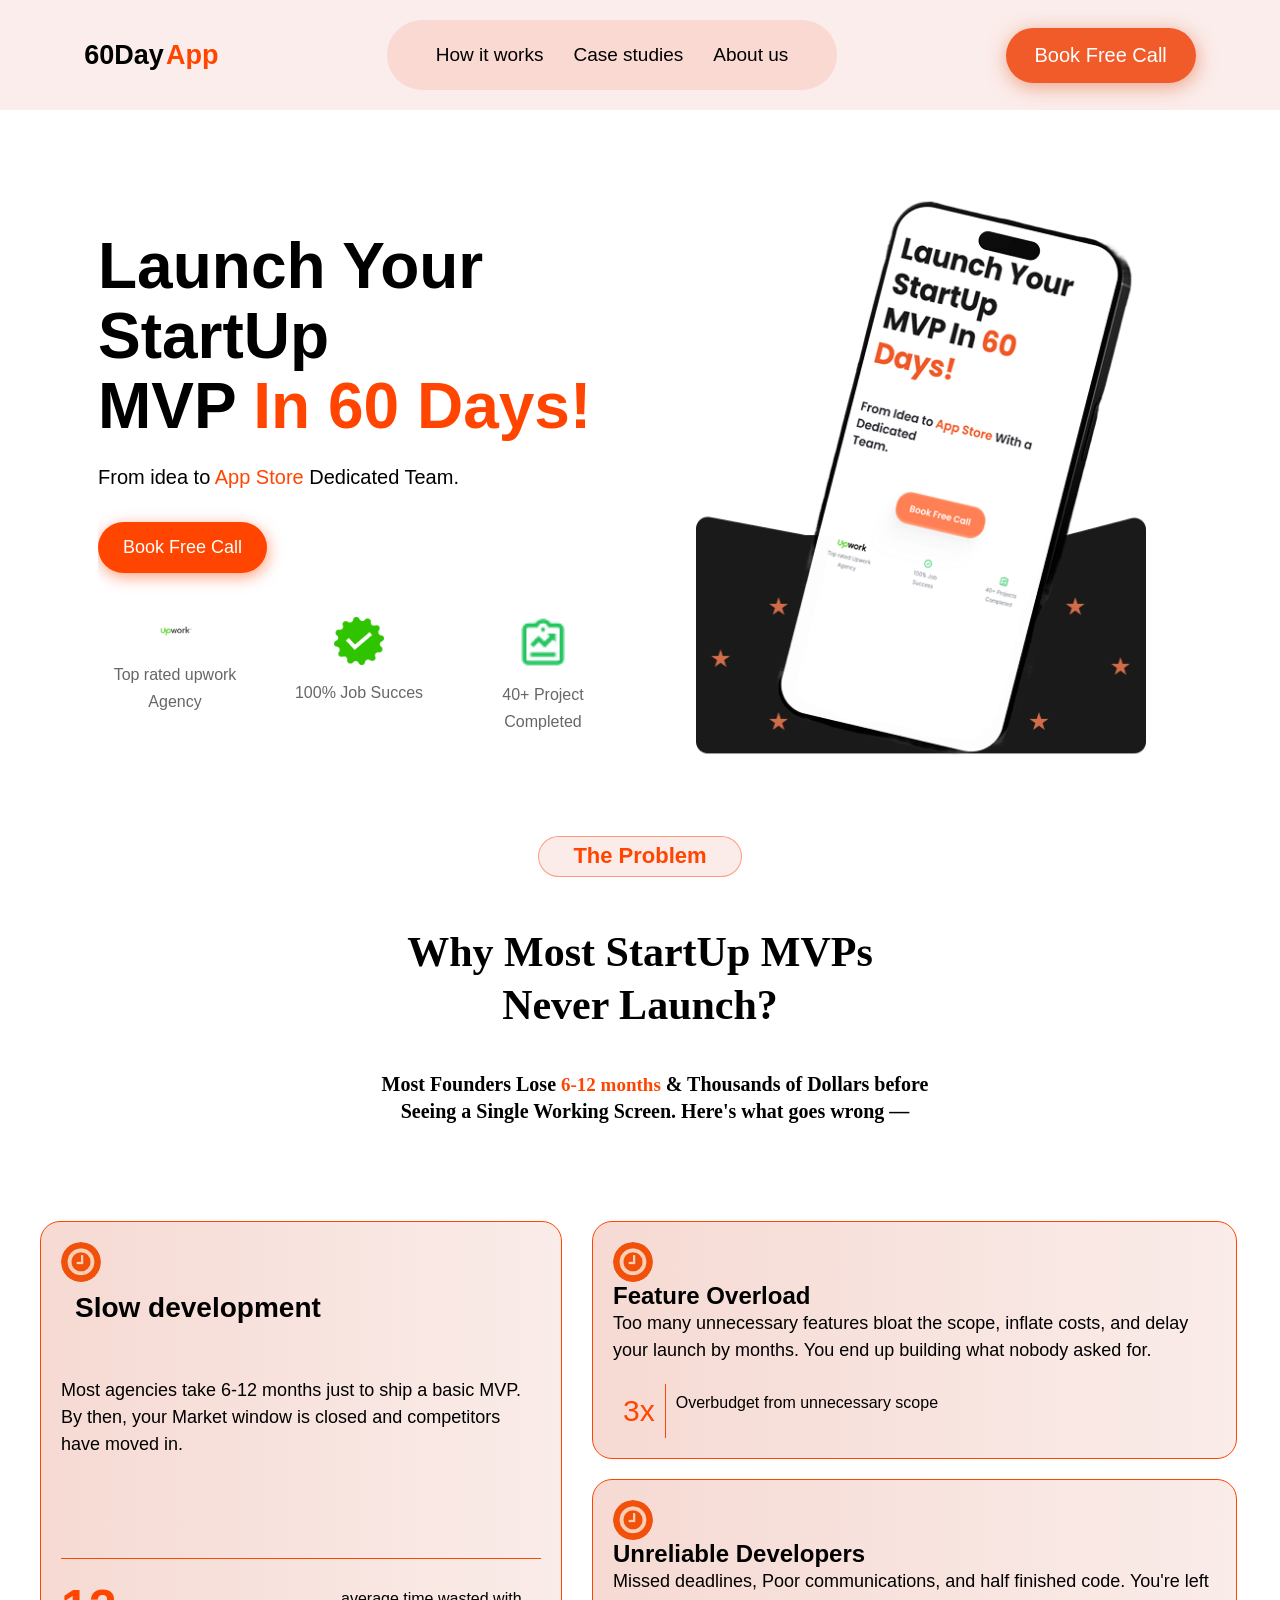
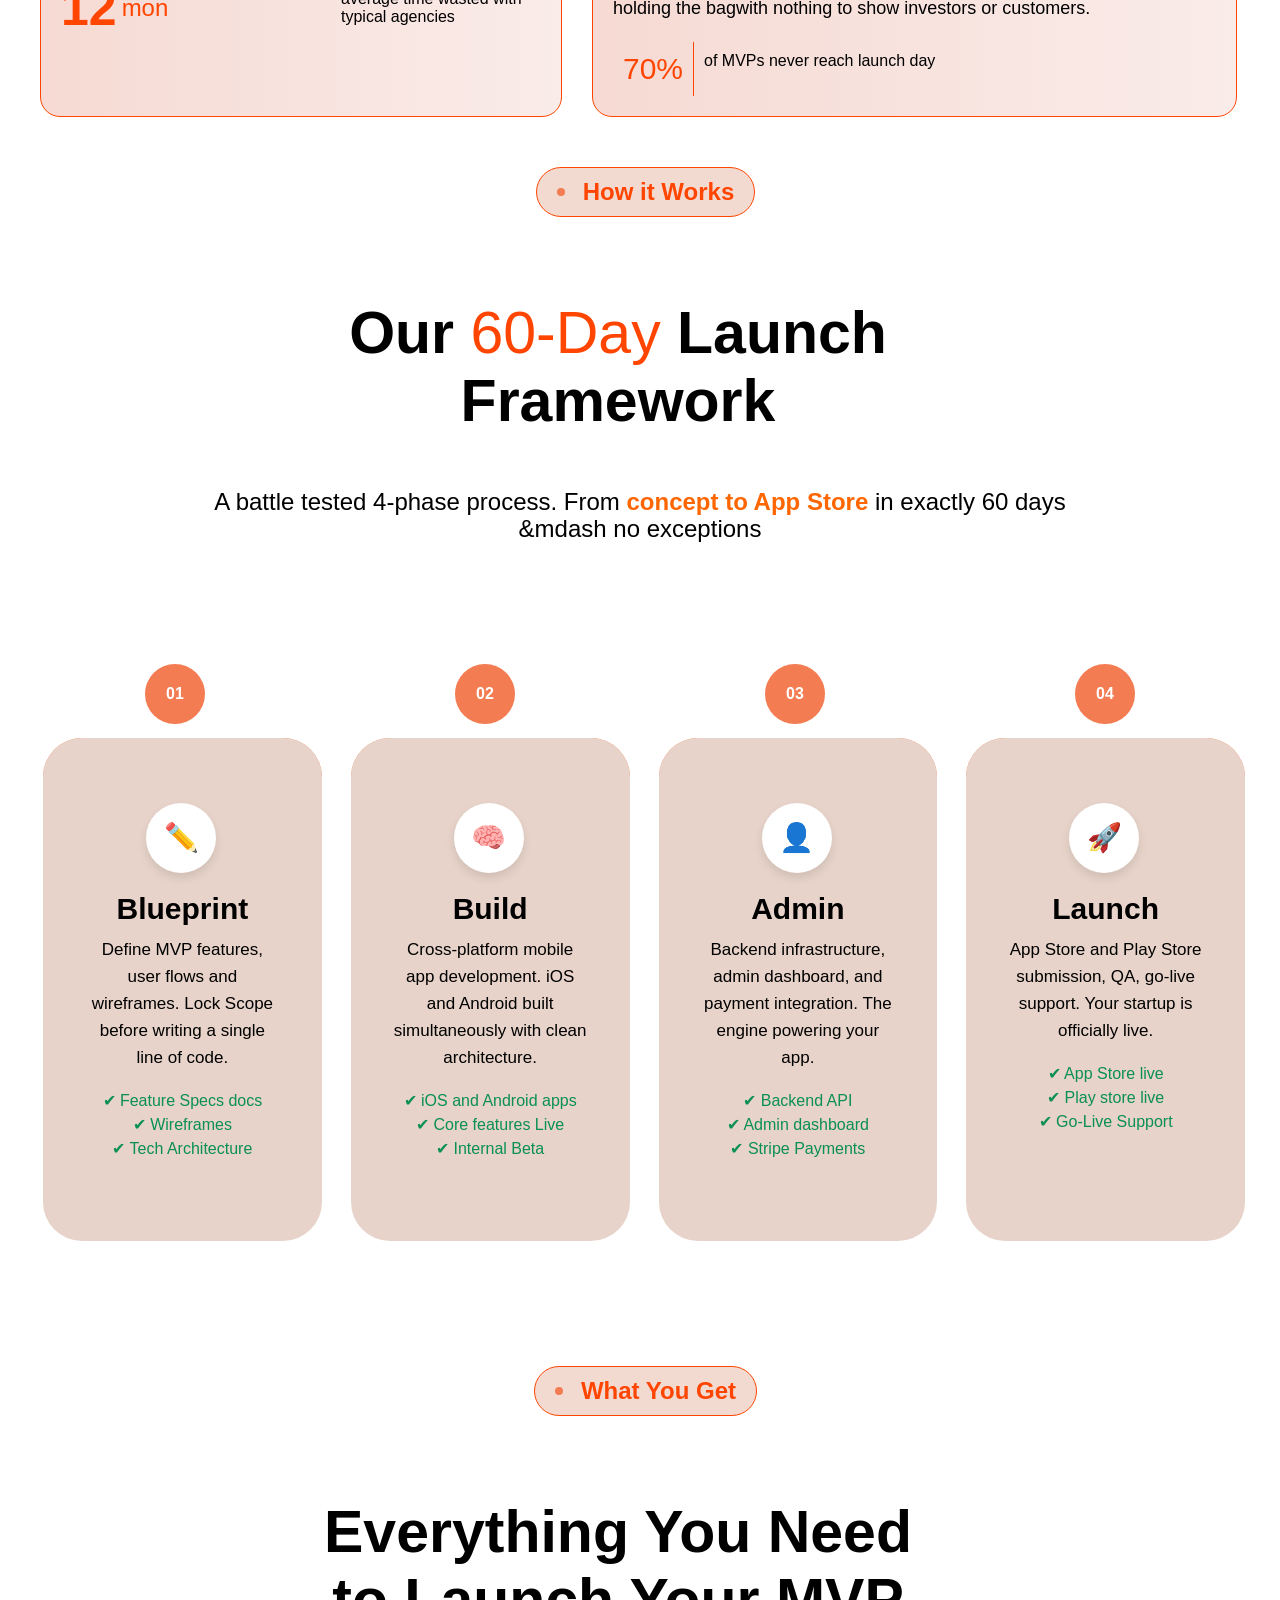
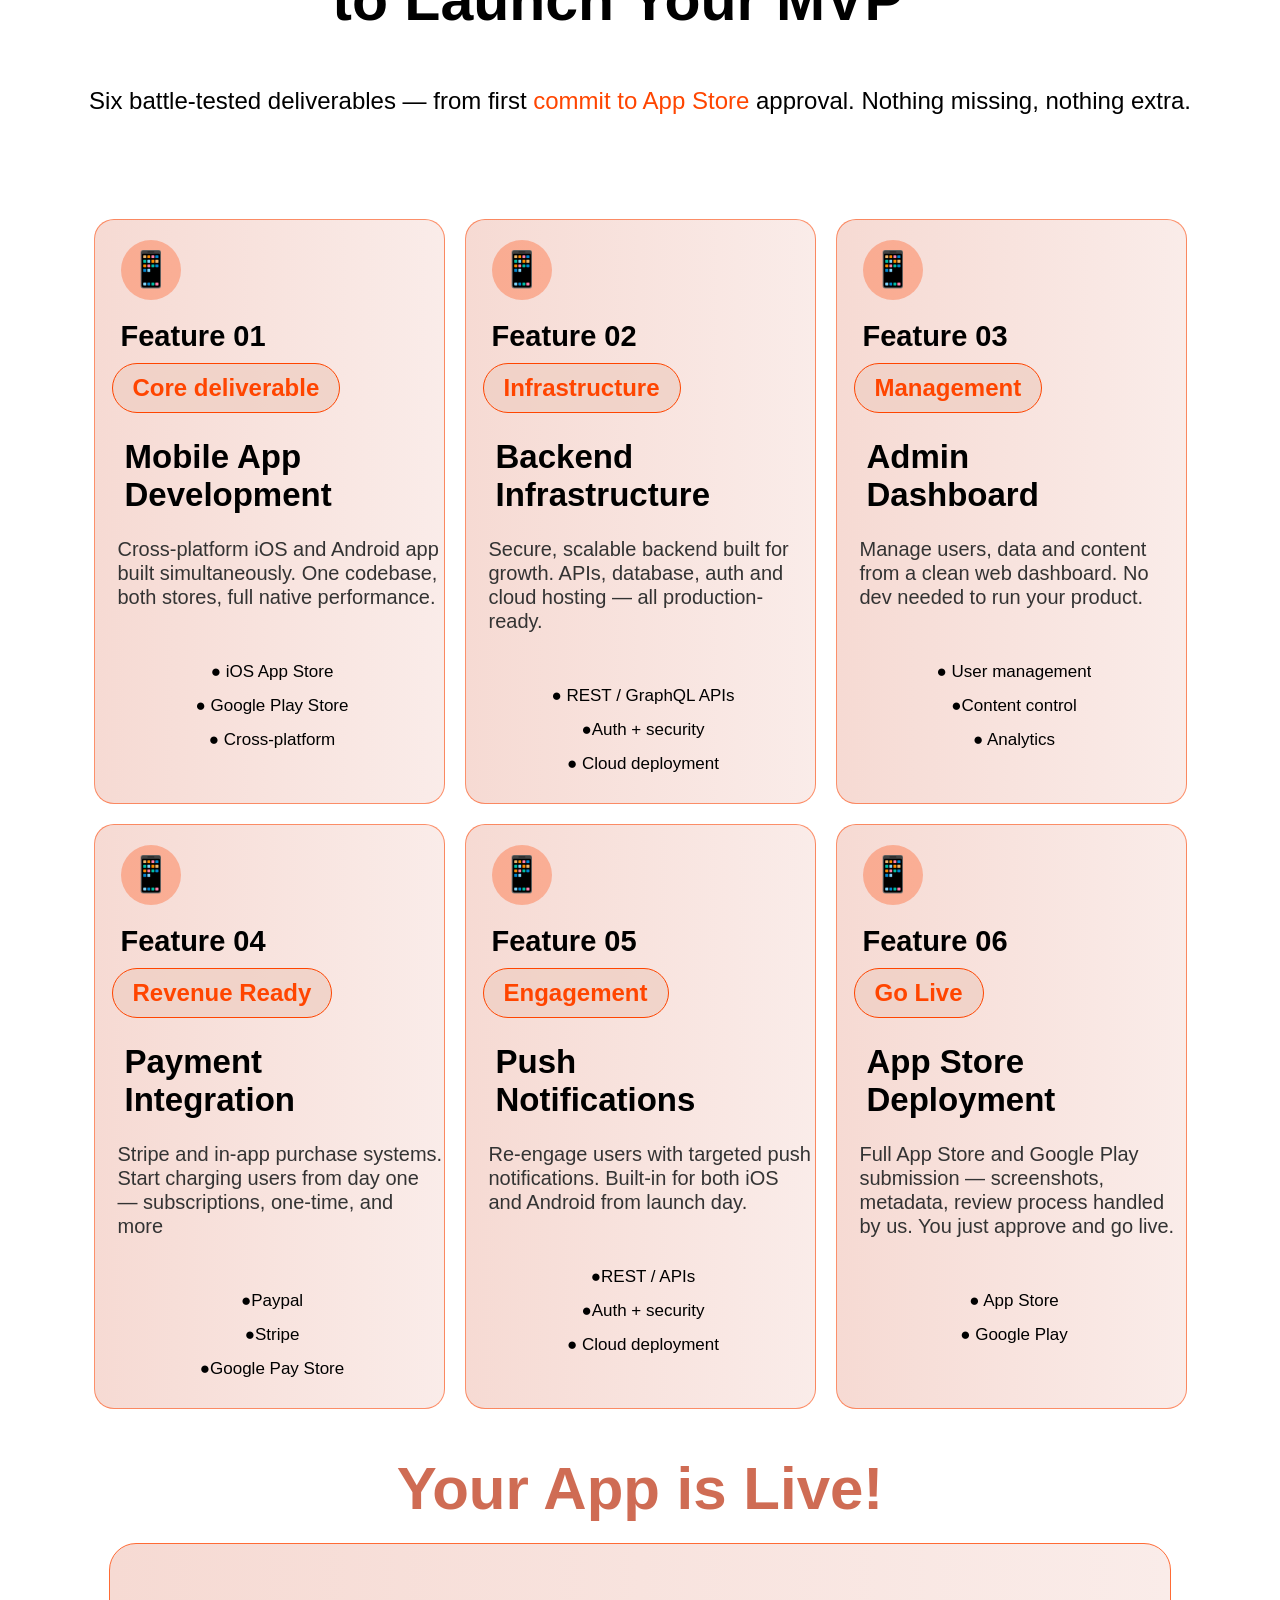
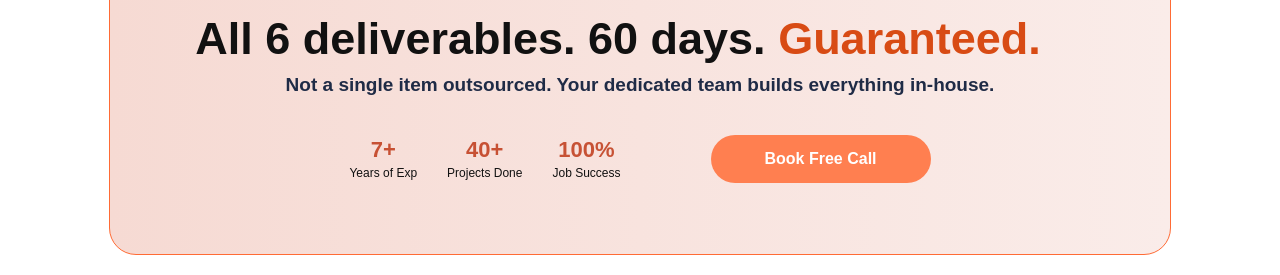
==== commit 7f8ca397: "Add files via upload" ====
--- a/index.html
+++ b/index.html
@@ -19,27 +19,20 @@
 
 
 
-   <div id="navbar">
-    <div class="logo">
-        60Day <p class="logo-p">App</p>
-    </div>
-
-    <div class="menu-toggle" id="menu-toggle">
-        ☰
-    </div>
-
-    <div class="midbox" id="nav-menu">
-        <div class="menu">
-            <a href="#">How it works</a>
-            <a href="#">Case studies</a>
-            <a href="#">About us</a>
-        </div>
-    </div>
-
-    <div class="rightbox">
-        Book Free Call
-    </div>
-</div>  
+    <div id="navbar">
+        <div class="logo">
+            60Day <p class="logo-p">App</p>
+        </div>
+        <div class="midbox">
+            <div class="menu">
+                <a href="#">How it works</a>
+                <a href="#">Case studies</a>
+                <a href="#">About us</a>
+            </div>
+        </div>
+        <div class="rightbox">
+            Book Free Call
+        </div>
     </div>
     <div id="main-box">
         <div id="section1">
@@ -80,7 +73,6 @@
                 <img src="imgs/sec01img.png" alt="">
             </div>
         </div>
-
         <div id="container2">
             <div class="head">
                 <ul>
@@ -107,7 +99,6 @@
 
 
         <div id="container3">
-
             <div class="div01">
                 <div class="icon-1">
                     <img src="imgs/expiry-removebg-preview.png" alt="">
@@ -131,7 +122,6 @@
                     </div>
                 </div>
             </div>
-
             <div class="div2">
                 <div class="box1">
                     <div class="icon-head">
@@ -150,8 +140,6 @@
 
                     </div>
                 </div>
-
-
                 <div class="box1">
                     <div class="icon-head">
                         <div class="icon2">
--- a/style.css
+++ b/style.css
@@ -28,30 +28,42 @@
     font-size: 15px;
 } */
 #navbar {
-    padding: 0 20px;
-    height: 80px;
+    height: 110px;
     background-color: #f9e5e1aa;
     display: flex;
     align-items: center;
-    justify-content: space-between;
+    justify-content: space-around;
 }
 
 /* LOGO */
 .logo {
     display: flex;
     align-items: center;
-    font-size: 26px;
+  font-size: 27px;
     font-weight: bold;
-}
-
+   
+}
 .logo-p {
     color: orangered;
-    margin-left: 5px;
+    margin-left: 2px;
+ font-weight: bold;
+ font-size: 27px;
+ overflow: hidden;
 }
 
 /* MENU */
 .midbox {
-    display: flex;
+    /* border: 2px solid red; */
+    height: 70px;
+    display: flex;
+    align-items: center;
+    background-color:#f9d4ccd0 ;
+    width: 450px;
+    justify-content: center;
+    border-radius: 50px;
+}
+.midbox:hover{
+     background-color:#f5d7d1d3 ;
 }
 
 .menu {
@@ -62,35 +74,44 @@
 .menu a {
     text-decoration: none;
     color: black;
-    font-size: 18px;
+    font-size: 19px;
+
 }
 
 .menu a:hover {
-    color: orangered;
+    color: rgba(255, 68, 0, 0.596);
 }
 
 /* BUTTON */
 .rightbox {
-    height: 45px;
+    height: 55px;
+    width: 150px;
     padding: 0 20px;
     border-radius: 50px;
     display: flex;
-    align-items: center;
-    font-size: 16px;
+    justify-content: center;
+    align-items: center;
+    font-size: 20px;
     color: white;
-    background-color: orangered;
+    background-color: #F15A29;
+        box-shadow: 1px 4px 19px rgba(228, 120, 80, 0.646);
     cursor: pointer;
-}
-
-/* HAMBURGER */
+    /* margin-right: 30px; */
+}
+
+.rightbox:hover{
+    background-color: #e4592ac0; 
+}
+
+
 .menu-toggle {
     display: none;
-    font-size: 28px;
+    font-size: 38px;
     cursor: pointer;
-}
-
-/* 🔥 MOBILE VIEW */
-@media (max-width: 768px) {
+margin-right: 20px;
+}
+
+@media (max-width: 700px) {
 
     .menu-toggle {
         display: block;
@@ -114,7 +135,7 @@
     }
 
     .rightbox {
-        display: none; /* optional */
+        display: none; 
     }
 
     .midbox.active {
@@ -125,169 +146,134 @@
 
 
 #main-box {
-    /* border: 3px solid blueviolet; */
-       /* background: linear-gradient(gray, rgb(34, 24, 24)); */
-              background: linear-gradient( #f9e5e1aa);
-
-    height: 17000px;
-}
-
-
-
+    background: linear-gradient(#f9e5e1aa);
+    padding: 20px;
+}
+
+/* HERO SECTION */
 #section1 {
-    /* border: 2px solid blue; */
-    padding-right: 40px;
-    margin: 57px;
-    height: 660px;
-    margin-top: 13px;
+    max-width: 4000px;
+    margin: 16px 38px;
+    padding: 40px;
     border-radius: 40px;
     background-color: white;
     display: flex;
-    line-height: 60px;
-    display: flex;
-    /* justify-content: space-evenly; */
-}
+    align-items: center;
+    justify-content: space-between;
+    gap: 40px;
+    flex-wrap: wrap;
+}
+
+/* LEFT SIDE */
+.sec-chd {
+    flex: 1;
+    min-width: 280px;
+}
+
+/* HEADING */
 .sec1 {
-      /* border: 2px solid red; */
-    width: 560px;
-    margin-top: 44px;
-    font-size: 68px;
-    color: black;
-    font-family: Cambria, Cochin, Georgia, Times, 'Times New Roman', serif;
-    padding-left: 31px;
+    font-size: 64px;
     font-weight: bold;
-    line-height: 58px;
-    height: 190px;
-
-}
-span {
+    line-height: 1.1;
+}
+
+.sec1 span {
     color: orangered;
 }
 .chd2 {
-    /* border: 2px solid red; */
-    width: 425px;
-    color: black;
-    font-size: 22px;
-    line-height: 27px;
-    overflow: hidden;
-    padding-left: 31px;
-    font-family: 'Lucida Sans', 'Lucida Sans Regular', 'Lucida Grande', 'Lucida Sans Unicode', Geneva, Verdana, sans-serif;
-    margin-top: 22px;
-}
+    font-size: 20px;
+    margin-top: 20px;
+    line-height: 1.5;
+}
+
+.spn2 {
+    color: orangered;
+}
+
+.sec01btn {
+    margin-top: 30px;
+    padding: 15px 25px;
+    border-radius: 50px;
+    font-size: 18px;
+    color: white;
+    background-color: orangered;
+    display: inline-block;
+    cursor: pointer;
+    box-shadow: 1px 4px 15px rgba(255, 68, 0, 0.5);
+}
+
+#botm-sec {
+    display: flex;
+    gap: 30px;
+    margin-top: 40px;
+    flex-wrap: wrap;
+}
+
+#botm-sec div {
+    flex: 1;
+    min-width: 120px;
+    text-align: center;
+}
+
+#botm-sec img {
+    width: 50px;
+    margin-bottom: 10px;
+}
+
+#botm-sec p {
+    font-size: 16px;
+    color: rgba(0, 0, 0, 0.6);
+}
+
 #img {
-    /* border: 2px solid red; */
-    display: flex;
-    align-items: center;
-    justify-content: center;
-    margin-left: 60px;
-
-
-}
+    flex: 1;
+    min-width: 280px;
+    text-align: center;
+}
+
 #img img {
-
-    width: 487px;
-    height: 622px;
-}
-.sec01btn {
-    height: 63px;
-    width: 213px;
-    border-radius: 50px;
-    display: flex;
-    align-items: center;
-    justify-content: center;
-    font-size: 23px;
-    font-family: 'Franklin Gothic Medium', 'Arial Narrow', Arial, sans-serif;
-    color: white;
-    box-shadow: 1px 4px 19px rgba(255, 68, 0, 0.646);
-    background-color: rgba(255, 68, 0, 0.646);
-    margin-left: 28px;
-    margin-top: 66px;
-    overflow: hidden;
-
-}
-.sec01btn:hover {
-    cursor: pointer;
-    background-color: rgba(255, 68, 0, 0.861);
-    transition: 0.6s;
-}
-#botm-sec {
-    /* border: 2px solid red; */
-    height: 164px;
-    margin-top: 50px;
-    display: flex;
-    justify-content: space-around;
-    align-items: center;
-    width: 552px;
-
-}
-.botm-box1 {
-    /* border: 2px solid plum;   */
-    height: 160px;
-    width: 170px;
-    overflow: hidden;
-    text-align: center;
-
-}
-
-.botm-box1 img {
-    width: 110px;
-    height: auto;
-
-}
-.botm-box1 p {
-    color: rgba(0, 0, 0, 0.489);
-    margin-top: -47px;
-    font-size: 22px;
-    line-height: 27px;
-    font-family: 'Gill Sans', 'Gill Sans MT', Calibri, 'Trebuchet MS', sans-serif;
-}
-
-.botm-box2 {
-    /* border: 2px solid plum;   */
-    height: 160px;
-    width: 130px;
-    text-align: center;
-    overflow: hidden;
-
-
-}
-
-.botm-box2 img {
-    width: 30px;
-    height: auto;
-    margin-top: 18px;
-
-}
-
-.botm-box2 p {
-    color: rgba(0, 0, 0, 0.489);
-    margin-top: -21px;
-    font-size: 22px;
-    line-height: 26px;
-    font-family: 'Gill Sans', 'Gill Sans MT', Calibri, 'Trebuchet MS', sans-serif;
-}
-
-.botm-box3 {
-    /* border: 2px solid plum;   */
-    height: 160px;
-    width: 170px;
-    overflow: hidden;
-    text-align: center;
-
-
-}
-.botm-box3 img {
-    width: 30px;
-    height: auto;
-    margin-top: 18px;
-
-}
-.botm-box3 p {
-    color: rgba(0, 0, 0, 0.489);
-    margin-top: -26px;
-    font-size: 20px;
-    line-height: 24px;
-    font-family: 'Gill Sans', 'Gill Sans MT', Calibri, 'Trebuchet MS', sans-serif;
+    width: 100%;
+    max-width: 450px;
+}
+
+
+@media (max-width: 1024px) {
+    .sec1 {
+        font-size: 40px;
+    }
+}
+
+@media (max-width: 768px) {
+
+    #section1 {
+        flex-direction: column;
+        text-align: center;
+        padding: 30px 20px;
+    }
+
+    .sec1 {
+        font-size: 36px;
+    }
+    .chd2 {
+        font-size: 16px;
+    }
+    #botm-sec {
+        justify-content: center;
+    }
+    .sec01btn {
+        width: 100%;
+        max-width: 250px;
+        margin: 20px auto;
+    }
+    #img img {
+        max-width: 300px;
+        margin-top: 20px;
+    }
+}
+@media (max-width: 480px) {
+    .sec1 {
+        font-size: 28px;
+    }
 }
 
  #container2 {
@@ -319,10 +305,6 @@
     font-size: 22px;
 
 }
-
-
-
-
 
 .head02 {
     /* border: 2px solid red; */
@@ -384,241 +366,170 @@
    font-size: 19px;
 }
 
+/* MAIN CONTAINER */
 #container3 {
-      /* border: 2px solid blueviolet; */
-    height: 680px;
-    margin-top: 15px;
-    display: flex;
-    align-items: center;
+    display: flex;
     justify-content: space-evenly;
-}
-
-
-
-
-.icon-1 {
-    /* border: 2px solid fuchsia; */
-     height: 40px;
+    align-items: stretch;
+    gap: 30px;
+    flex-wrap: wrap; /* IMPORTANT */
+    padding: 20px;
+}
+
+.div01 {
+    border: 1px solid orangered;
+    flex: 1;
+    min-width: 300px;
+    max-width: 480px;
+    border-radius: 20px;
+    background: linear-gradient(to left, #FAECE9, #F6DAD3);
+    padding: 20px;
+}
+
+.div2 {
+    flex: 1;
+    min-width: 300px;
+    max-width: 700px;
+    display: flex;
+    flex-direction: column;
+    gap: 20px;
+}
+
+
+.box1 {
+    border: 1px solid orangered;
+    width: 93%;
+    border-radius: 20px;
+    background: linear-gradient(to left, #FAECE9, #F6DAD3);
+    padding: 20px;
+}
+
+
+.icon-1,
+.icon2 {
+    height: 40px;
     width: 40px;
-    margin-top: 29px;
-    margin-left: 17px;
-    margin-left: 15px;
-    border-radius: 50px;
+    border-radius: 50%;
     overflow: hidden;
 }
 
-.icon-1 img {
-    width: 40px;
-    height: 40px;
-    border-radius: 50px;
-    box-shadow: 2px 2px 40px #ff44003f;
-}
+.icon-1 img,
+.icon2 img {
+    width: 100%;
+    height: 100%;
+    border-radius: 50%;
+}
+
 
 .h1-div1 {
-       /* border: 2px solid green; */
-    font-family: sans-serif;
-    padding-left: 3px;
-    padding-top: 4px;
-    font-size: 31px;
+    font-size: 28px;
+    margin-top: 10px;
+}
+
+.hdiv {
+    font-size: 24px;
     font-weight: bold;
-    margin-top: 5px;
-
-}
-
-
-.main-p {
-    /* border: 2px solid rgb(219, 25, 25); */
-
-    height: 142px;
-    display: flex;
-    text-align: left;
-    /* margin-top:; */
-
-}
-
-.main-p p {
-       color: black;
-    font-size: 22px;
-    padding-top: 27px;
-    padding-left: 20px;
-
-
+}
+
+
+.main-p p,
+.pargrf {
+    font-size: 18px;
+    line-height: 1.5;
 }
 
 .btm-cont {
-      border-top: 1px solid orangered;
-    width: 464px;
-    height: 154px;
-    display: flex;
-    align-items: center;
-    justify-content: space-around;
-    margin-top: 116px;
+    border-top: 1px solid orangered;
+    display: flex;
+    justify-content: space-between;
+    align-items: center;
+    margin-top: 100px;
+    flex-wrap: wrap;
+    gap: 10px;
 }
 
 .btm-text {
-    /* border: 2px solid orangered; */
-    margin-top: 10px;
-
-}
-
-.btm-text {
+    margin-top: 20px;
+    display: flex;
+    align-items: center;
     color: orangered;
-    display: flex;
-    height: 100px;
-    width: 150px;
-    align-items: center;
-
-
-}
-
-.btm-text p{
-      font-size: 36px;
-    OVERFLOW: hidden
 }
 
 .btm-text strong {
+    font-size: 50px;
+}
+
+.btm-text p {
+    font-size: 24px;
+    margin-left: 5px;
+}
+
+.btm0cont2 {
+    font-size: 16px;
+    max-width: 200px;
+    margin-top: 20px;
+}
+
+
+.foot-div {
+    display: flex;
+    flex-wrap: wrap;
+    margin-top: 20px;
+}
+
+.text {
+    border-right: 1px solid orangered;
+    font-size: 30px;
     color: orangered;
-    font-size: 71px;
-
-}
-
-
-.btm0cont2 {
-       /* border: 2px solid greenyellow; */
-    width: 207px;
-    height: 60px;
-    font-size: 20px;
-    padding-left: 0px;
-    font-weight: bold;
-  
-}
-
-
-
-
-
-.div01 {
-     border: 1px solid red;
-       height: 612px;
-    width: 464px;
-    border-radius: 20px;
-    /* background: linear-gradient(270deg, #d7bdb79e, #f6d0c8, #dca39aaa); */
-    background: linear-gradient(to left, #FAECE9, #F6DAD3);
-    transition: 0.6s ease, 0.7s ease;
-    overflow: hidden;
-    padding-top: 5px;
-}
-.div01:hover {
-    transform: scale(1.0) translateY(-6px);
-}
-
-.div2 {
-    /* border: 2px solid black; */
-         height: 673px;
-    width: 680px;
-    position: relative;
-
-}
-
-.box1{
-    border: 1px solid orangered;
-     width: 675px;
-    height: 290px;
-      margin-top: 39px;
-        border-radius: 20px;
-  background: linear-gradient(to left, #FAECE9, #F6DAD3);
-    transition: transform 0.6s ease, 0.6s ease;
-}
-.box1:hover {
-    transform: scale(1.0) translateY(-6px);
-}
-
-
-.icon-head{
-    /* border: 2px solid green; */
-    height: 58px;
-     overflow: hidden;
-     display: flex;
-     margin-top: 20px;
-   
-}
-
-.icon2 {
-    /* border: 2px solid purple; */
-     height: 40px;
-     width: 40px;
-    margin-top: 9px;
-    margin-left: 20px;
-    border-radius: 50px;
-overflow: hidden;
-}
-
-.icon2 img{
-      width: 40px;
-       height: 40px;
-        border-radius: 50px;
-    box-shadow: 2px 2px 40px #ff44003f;
-}
-
-.hdiv{
-       /* border: 2px solid black; */
-    /* width: 340px; */
-    height: 45px;
-    display: flex;
-    align-items: center;
-    margin-left: 20px;
-    margin-top: 6px;
-    font-size: 34px;
-    font-weight: bold;
-    
-}
-
-
-.pargrf{
-     /* border: 2px solid yellowgreen; */
-    margin-top: 20px;
-    height: 78px;
-    padding-left: 19px;
-    font-size: 23px;
-    width: 571px;
-}
-
-.foot-div{
-    /* border: 2px solid rgb(30, 0, 255); */
-    height: 87px;
-    display: flex;
-
-    
-}
-
-
-.text{
-     border-right: 1px solid orangered;
-display: flex;
-align-items: center;
-justify-content: center;
-width: 107px;
-    height: 83px;
-    font-size: 42px;
-    color: orangered;
-    font-weight: bold;
-    margin-left: 20px;
-    font-family: 'Franklin Gothic Medium', 'Arial Narrow', Arial, sans-serif;
-}
-
-
-.text2{
-    /* border: 2px solid orangered; */
-display: flex;
-align-items: center;
-justify-content: center;
-width: 294px;
-    height: 81px;
-    font-size: 24px;
-    margin-left: 74px;
-    line-height: 19px;
-    font-family: 'Times New Roman', Times, serif;
-
+    padding: 10px;
+}
+
+.text2 {
+    font-size: 16px;
+    padding: 10px;
+}
+
+
+
+
+
+@media (max-width: 768px) {
+    #container3 {
+        flex-direction: column;
+    }
+
+    .h1-div1 {
+        font-size: 24px;
+    }
+
+    .hdiv {
+        font-size: 20px;
+    }
+
+    .main-p p,
+    .pargrf {
+        font-size: 16px;
+    }
+
+    .btm-text strong {
+        font-size: 36px;
+    }
+
+    .text {
+        font-size: 24px;
+    }
+
+    .text2 {
+        font-size: 14px;
+    }
+}
+
+
+@media (min-width: 1200px) {
+    #container3 {
+        max-width: 1200px;
+        margin: auto;
+    }
 }
 
 
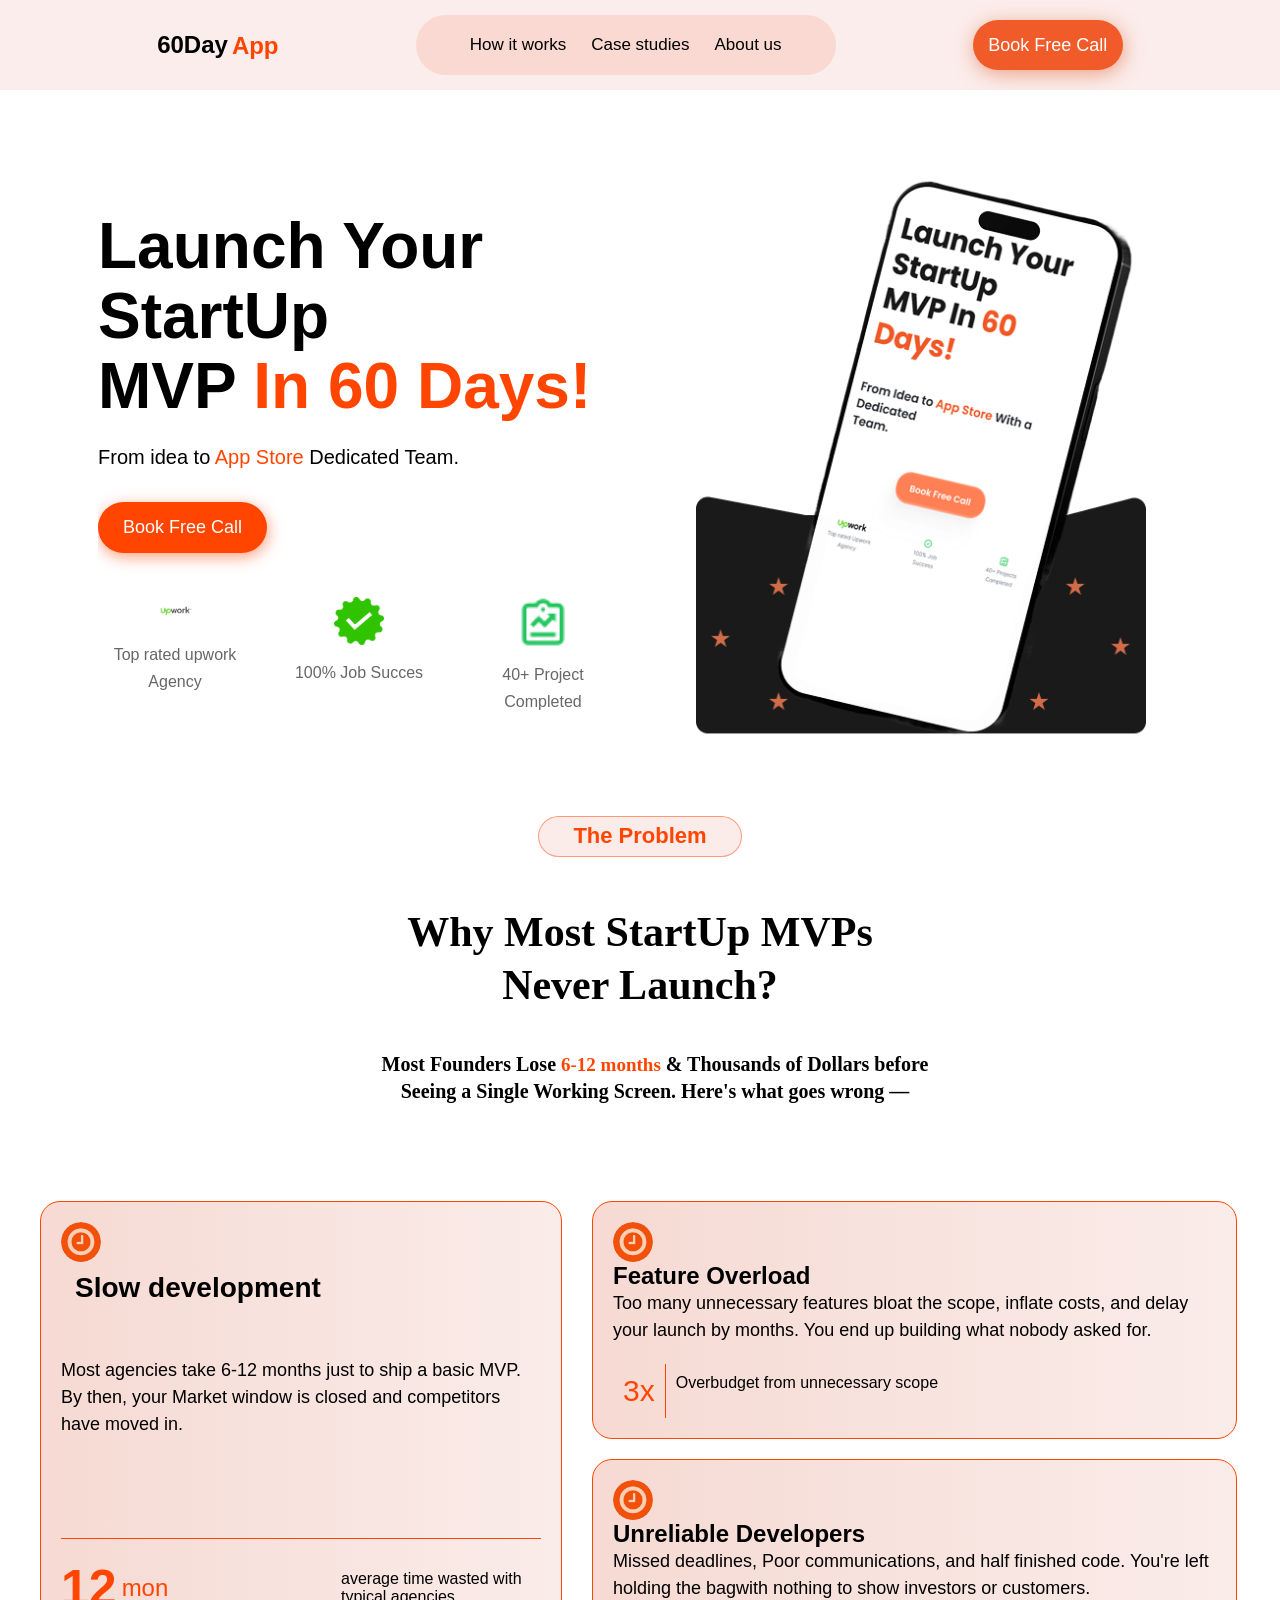
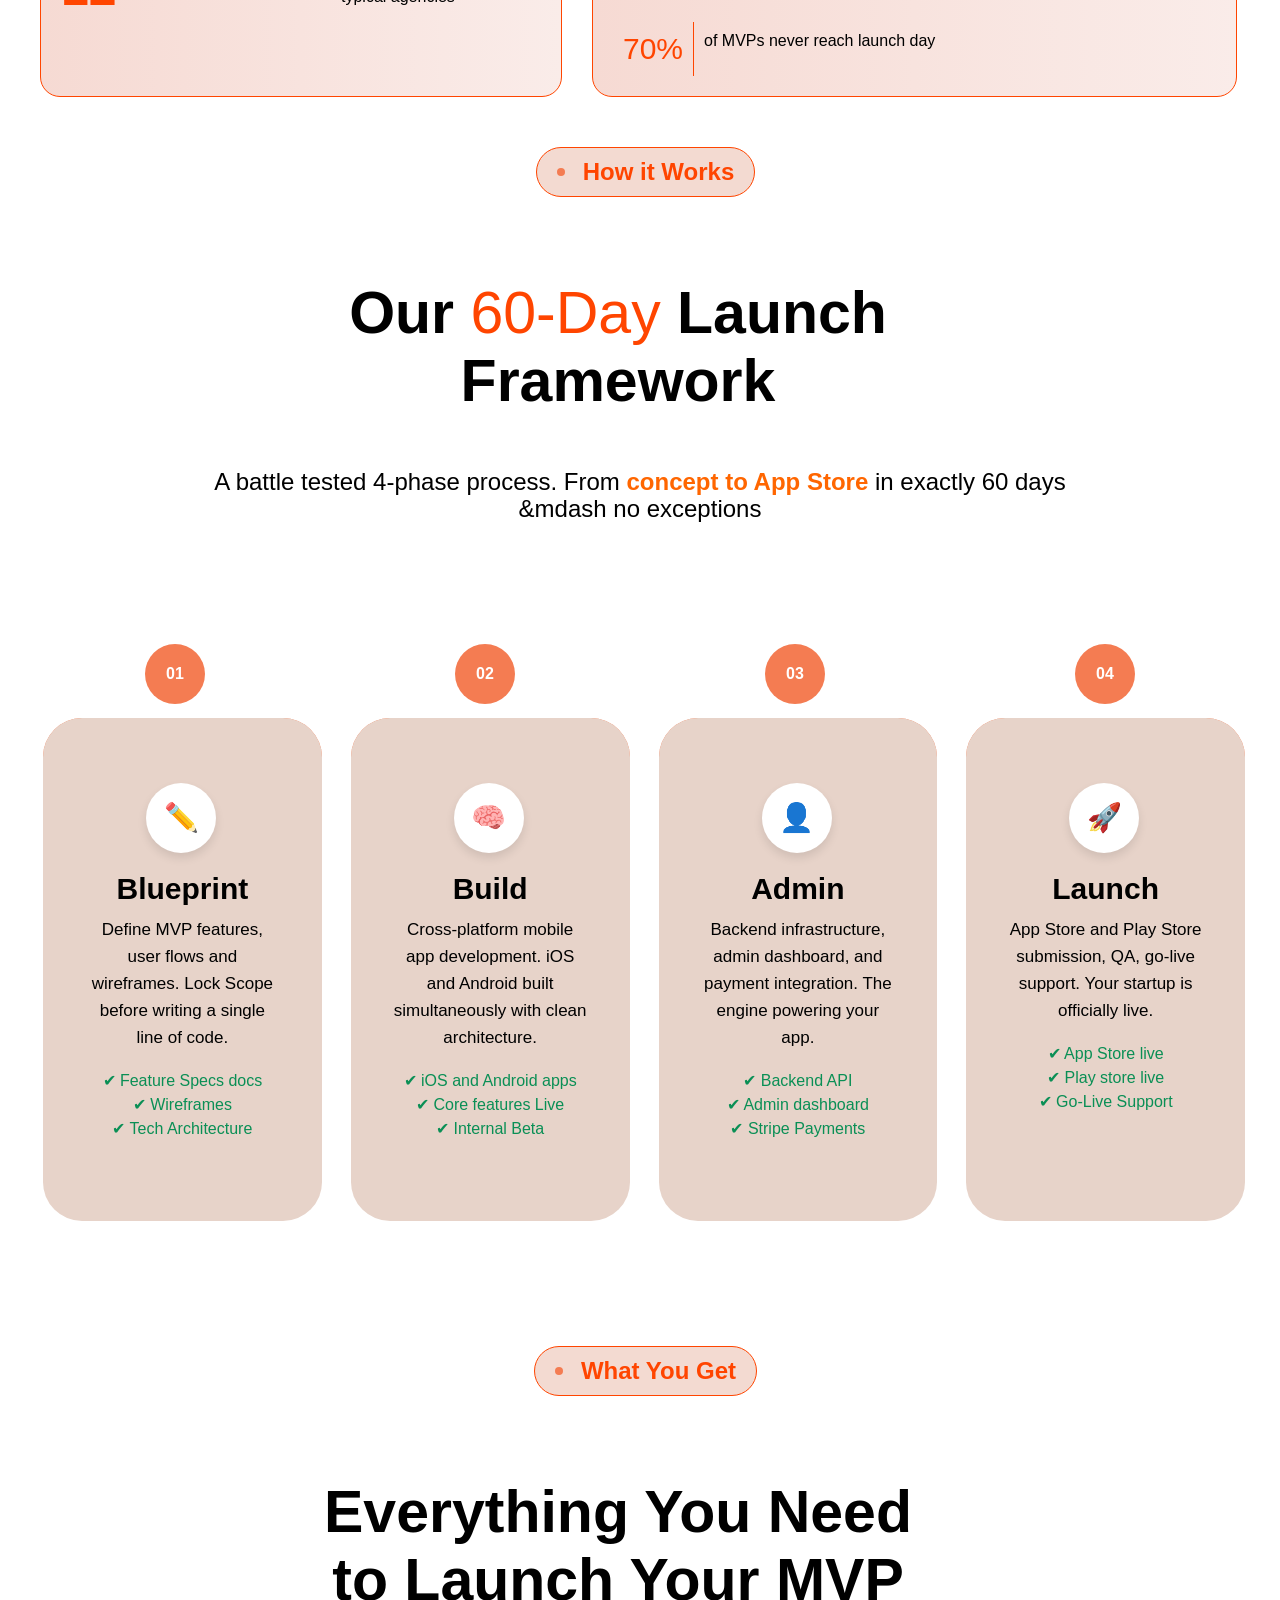
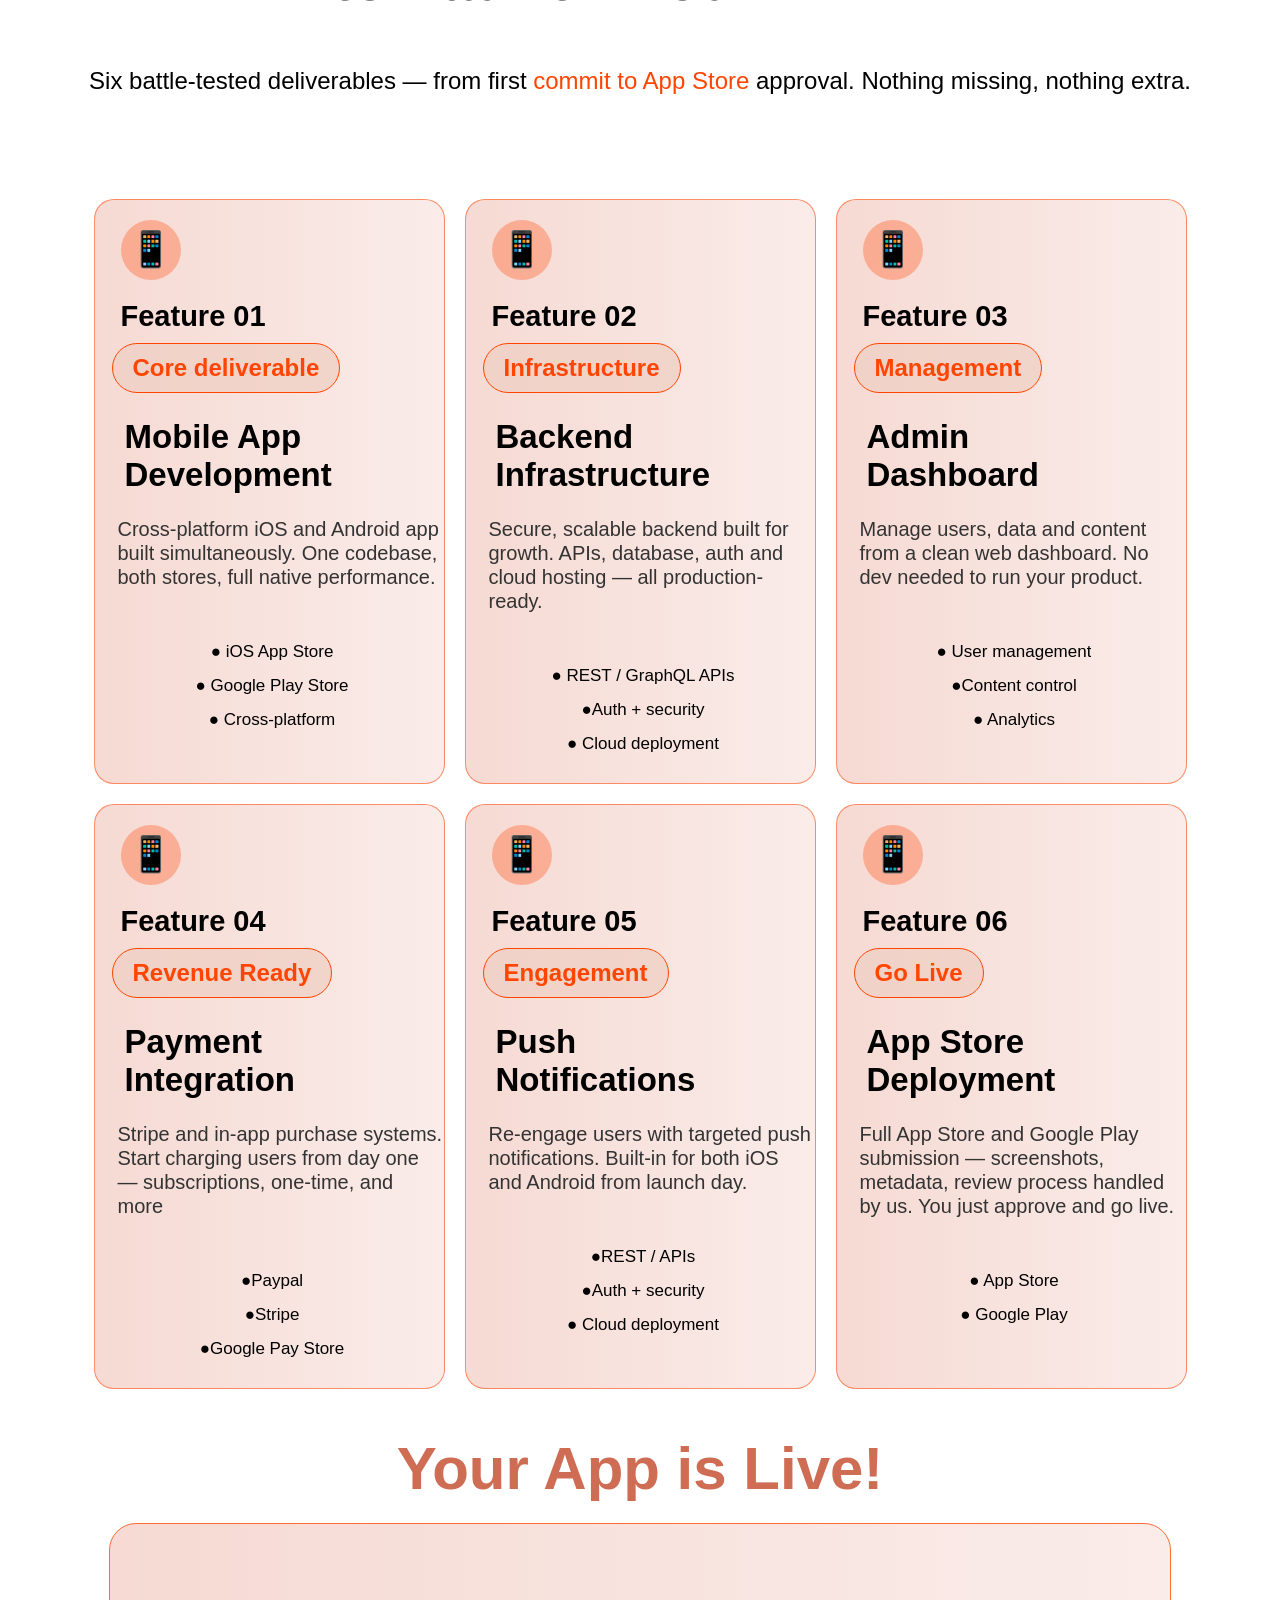
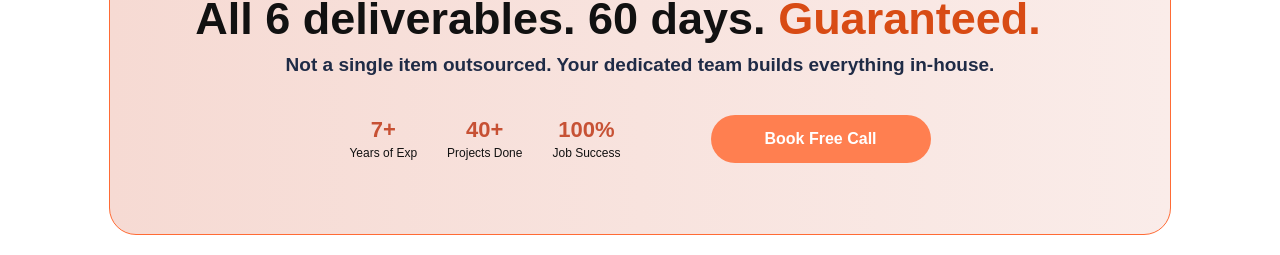
==== commit b7ac5ab5: "Add files via upload" ====
--- a/index.html
+++ b/index.html
@@ -19,20 +19,26 @@
 
 
 
-    <div id="navbar">
-        <div class="logo">
-            60Day <p class="logo-p">App</p>
-        </div>
-        <div class="midbox">
-            <div class="menu">
-                <a href="#">How it works</a>
-                <a href="#">Case studies</a>
-                <a href="#">About us</a>
-            </div>
-        </div>
-        <div class="rightbox">
-            Book Free Call
-        </div>
+<div id="navbar">
+    <div class="logo">
+        60Day <p class="logo-p">App</p>
+    </div>
+
+    <!-- HAMBURGER -->
+    <div class="menu-toggle" onclick="toggleMenu()">☰</div>
+
+    <div class="midbox" id="midbox">
+        <div class="menu">
+            <a href="#">How it works</a>
+            <a href="#">Case studies</a>
+            <a href="#">About us</a>
+        </div>
+    </div>
+
+    <div class="rightbox">
+        Book Free Call
+    </div>
+</div>
     </div>
     <div id="main-box">
         <div id="section1">
--- a/style.css
+++ b/style.css
@@ -27,90 +27,89 @@
      animation: moveLeft 10s linear infinite;
     font-size: 15px;
 } */
+/* NAVBAR */
 #navbar {
-    height: 110px;
+    height: 90px;
     background-color: #f9e5e1aa;
     display: flex;
     align-items: center;
-    justify-content: space-around;
+    justify-content: space-evenly;
+    padding: 0 20px;
 }
 
 /* LOGO */
 .logo {
     display: flex;
     align-items: center;
-  font-size: 27px;
+    font-size: 24px;
     font-weight: bold;
-   
-}
+}
+
 .logo-p {
     color: orangered;
-    margin-left: 2px;
- font-weight: bold;
- font-size: 27px;
- overflow: hidden;
-}
-
-/* MENU */
+    margin-left: 4px;
+    font-size: 24px;
+}
+
+/* MENU BOX */
 .midbox {
-    /* border: 2px solid red; */
-    height: 70px;
-    display: flex;
-    align-items: center;
-    background-color:#f9d4ccd0 ;
-    width: 450px;
+    height: 60px;
+    display: flex;
+    align-items: center;
+    background-color: #f9d4ccd0;
+    width: 420px;
     justify-content: center;
     border-radius: 50px;
-}
-.midbox:hover{
-     background-color:#f5d7d1d3 ;
-}
-
+    transition: 0.3s;
+}
+
+.midbox:hover {
+    background-color: #f5d7d1d3;
+}
+
+/* MENU LINKS */
 .menu {
     display: flex;
-    gap: 30px;
+    gap: 25px;
 }
 
 .menu a {
     text-decoration: none;
     color: black;
-    font-size: 19px;
-
+    font-size: 17px;
 }
 
 .menu a:hover {
-    color: rgba(255, 68, 0, 0.596);
+    color: rgba(255, 68, 0, 0.7);
 }
 
 /* BUTTON */
 .rightbox {
-    height: 55px;
+    height: 50px;
     width: 150px;
-    padding: 0 20px;
     border-radius: 50px;
     display: flex;
     justify-content: center;
     align-items: center;
-    font-size: 20px;
+    font-size: 18px;
     color: white;
     background-color: #F15A29;
-        box-shadow: 1px 4px 19px rgba(228, 120, 80, 0.646);
+    box-shadow: 1px 4px 19px rgba(228, 120, 80, 0.646);
     cursor: pointer;
-    /* margin-right: 30px; */
-}
-
-.rightbox:hover{
-    background-color: #e4592ac0; 
-}
-
-
+}
+
+.rightbox:hover {
+    background-color: #e4592ac0;
+}
+
+/* HAMBURGER */
 .menu-toggle {
     display: none;
-    font-size: 38px;
+    font-size: 30px;
     cursor: pointer;
-margin-right: 20px;
-}
-
+}
+
+/* MOBILE */
 @media (max-width: 700px) {
 
     .menu-toggle {
@@ -119,13 +118,18 @@
 
     .midbox {
         position: absolute;
-        top: 80px;
+        top: 90px;
         left: 0;
         width: 100%;
         background-color: #f9e5e1;
         display: none;
         flex-direction: column;
         padding: 20px 0;
+        border-radius: 0;
+    }
+
+    .midbox.active {
+        display: flex;
     }
 
     .menu {
@@ -135,14 +139,9 @@
     }
 
     .rightbox {
-        display: none; 
-    }
-
-    .midbox.active {
-        display: flex;
-    }
-}
-    
+        display: none;
+    }
+} 
 
 
 #main-box {
